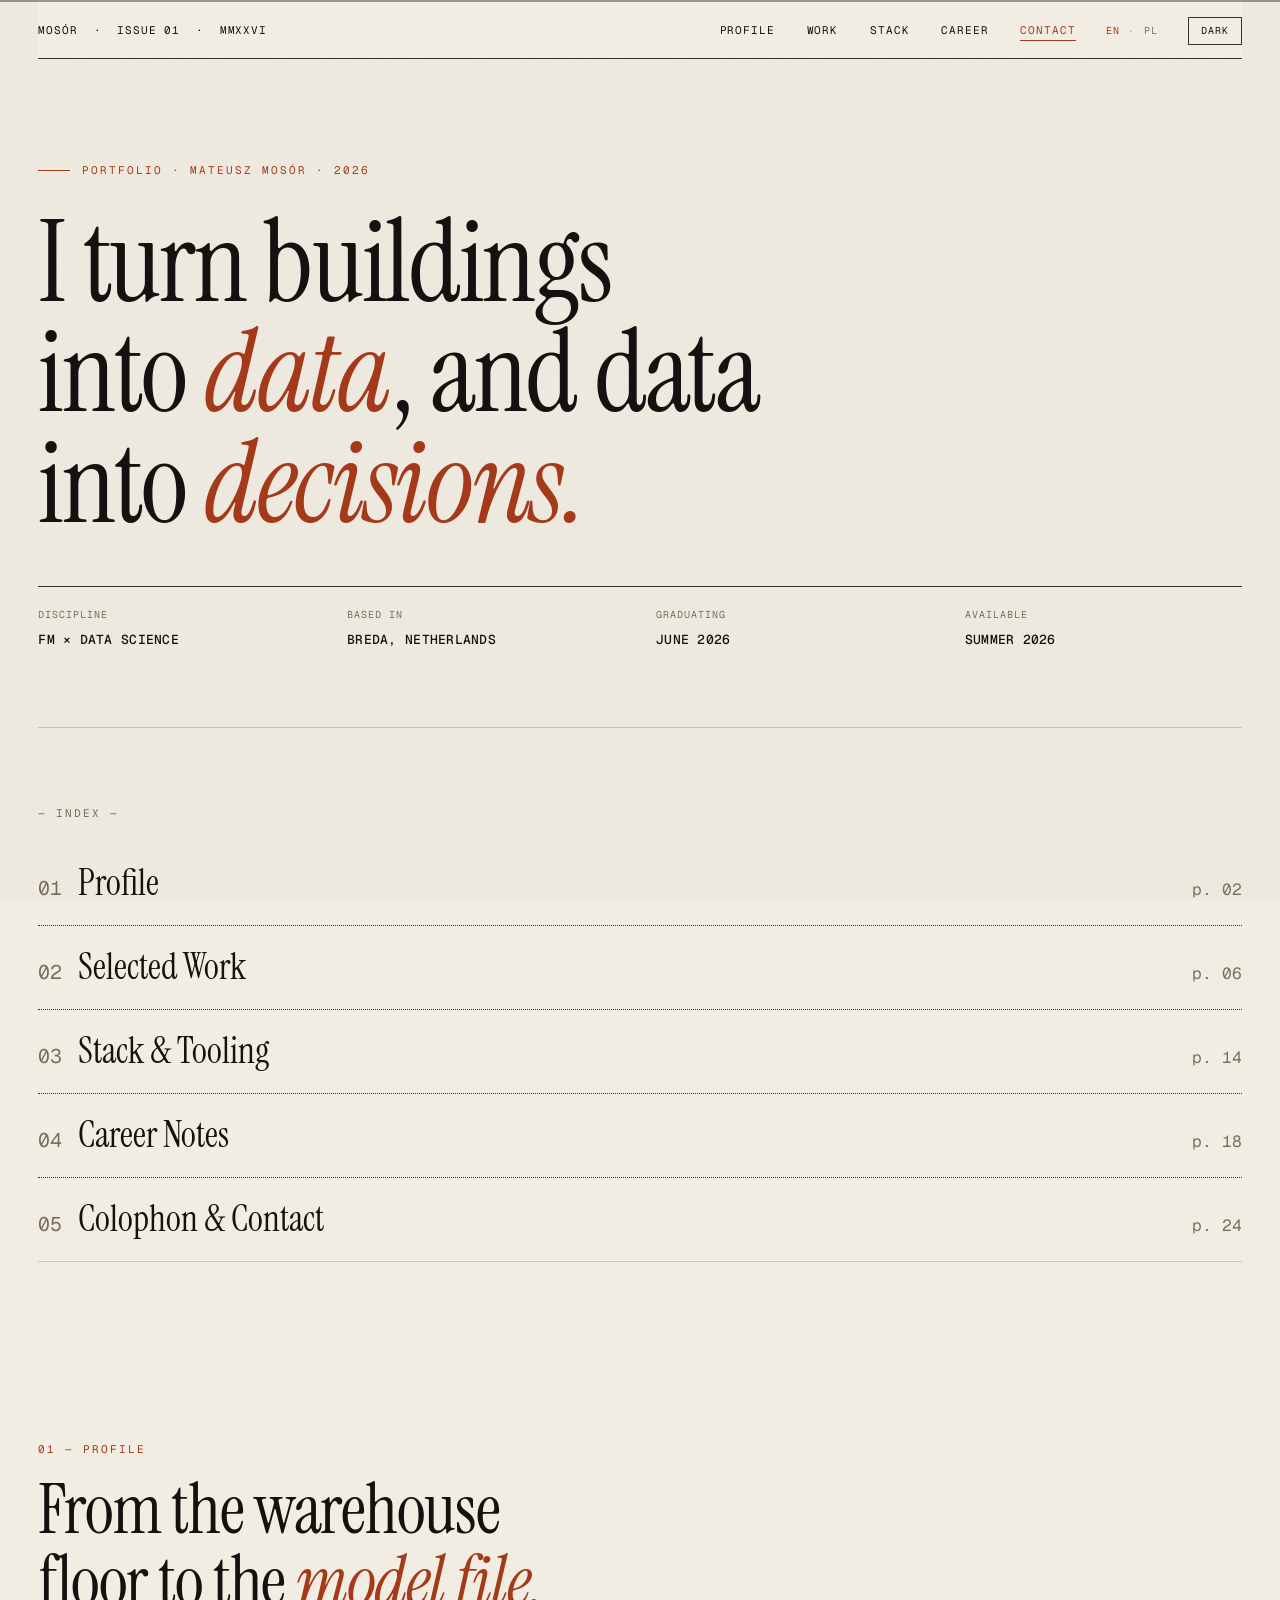
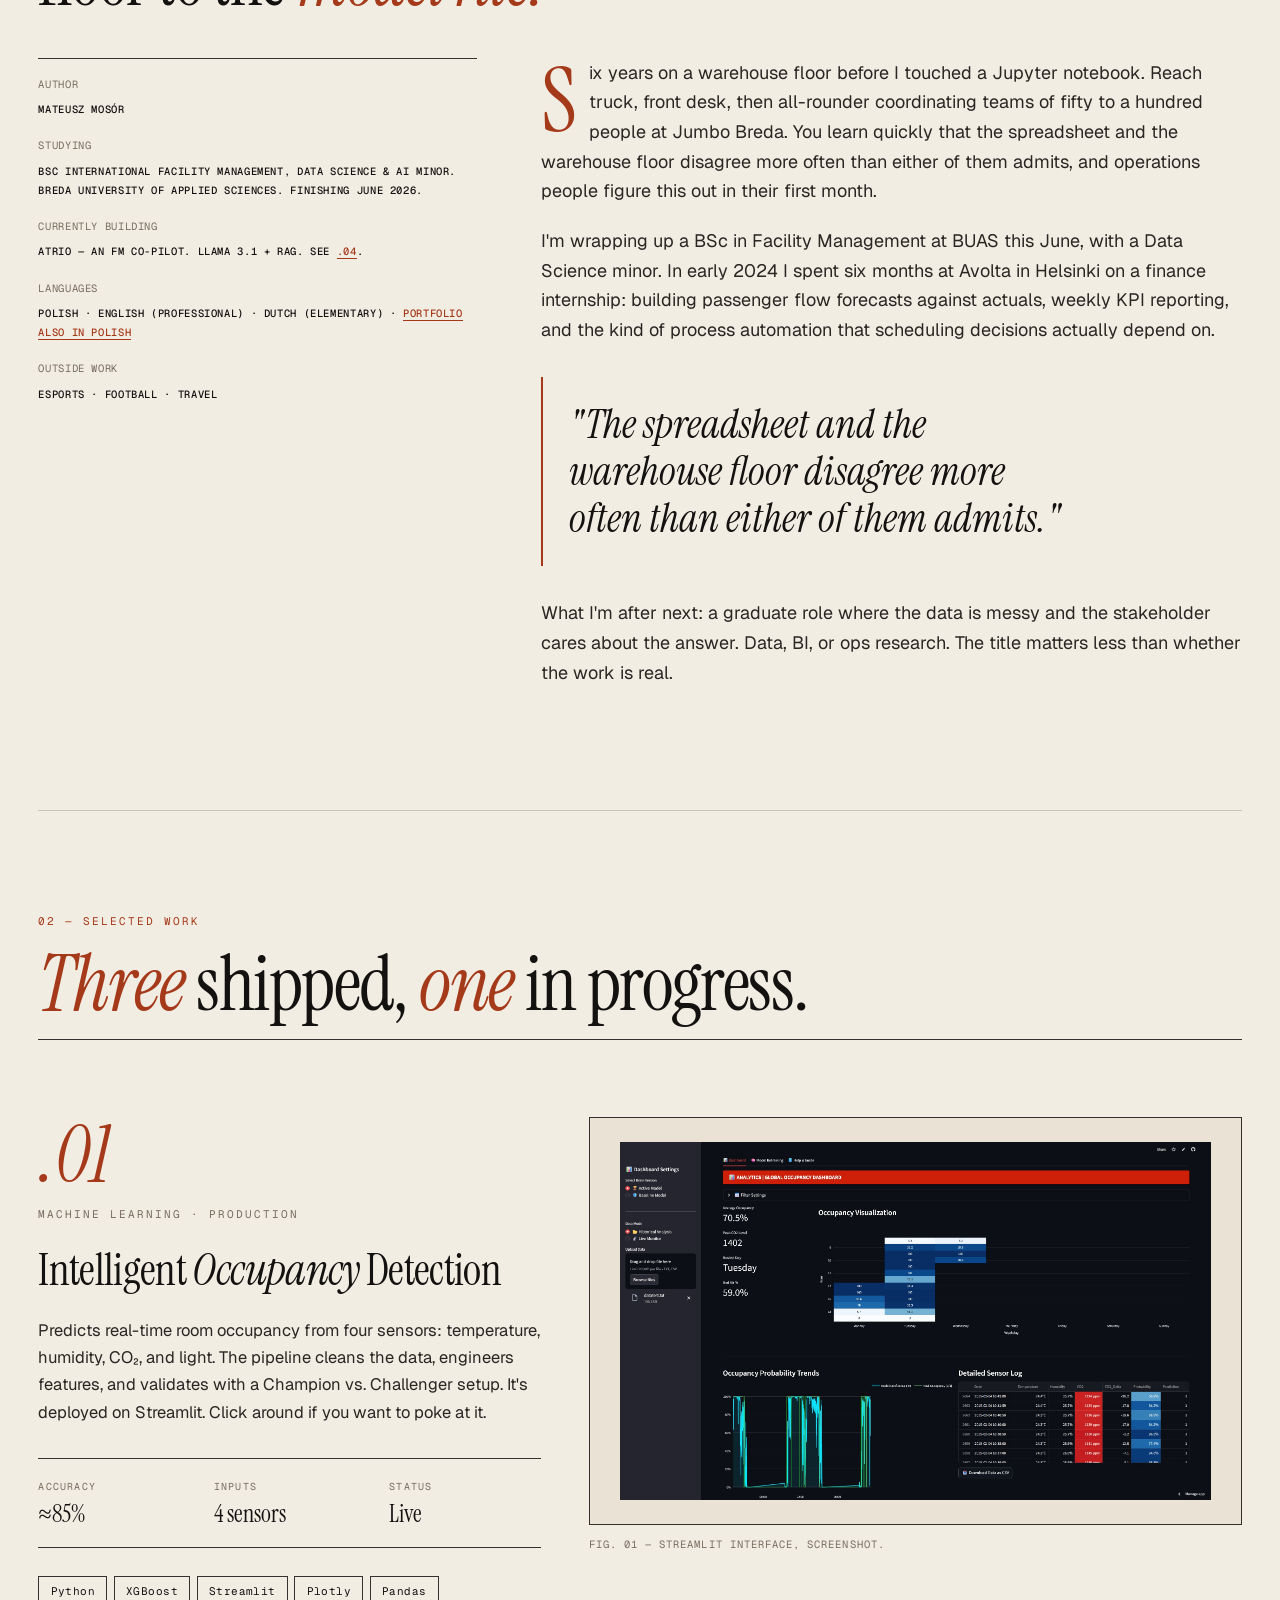
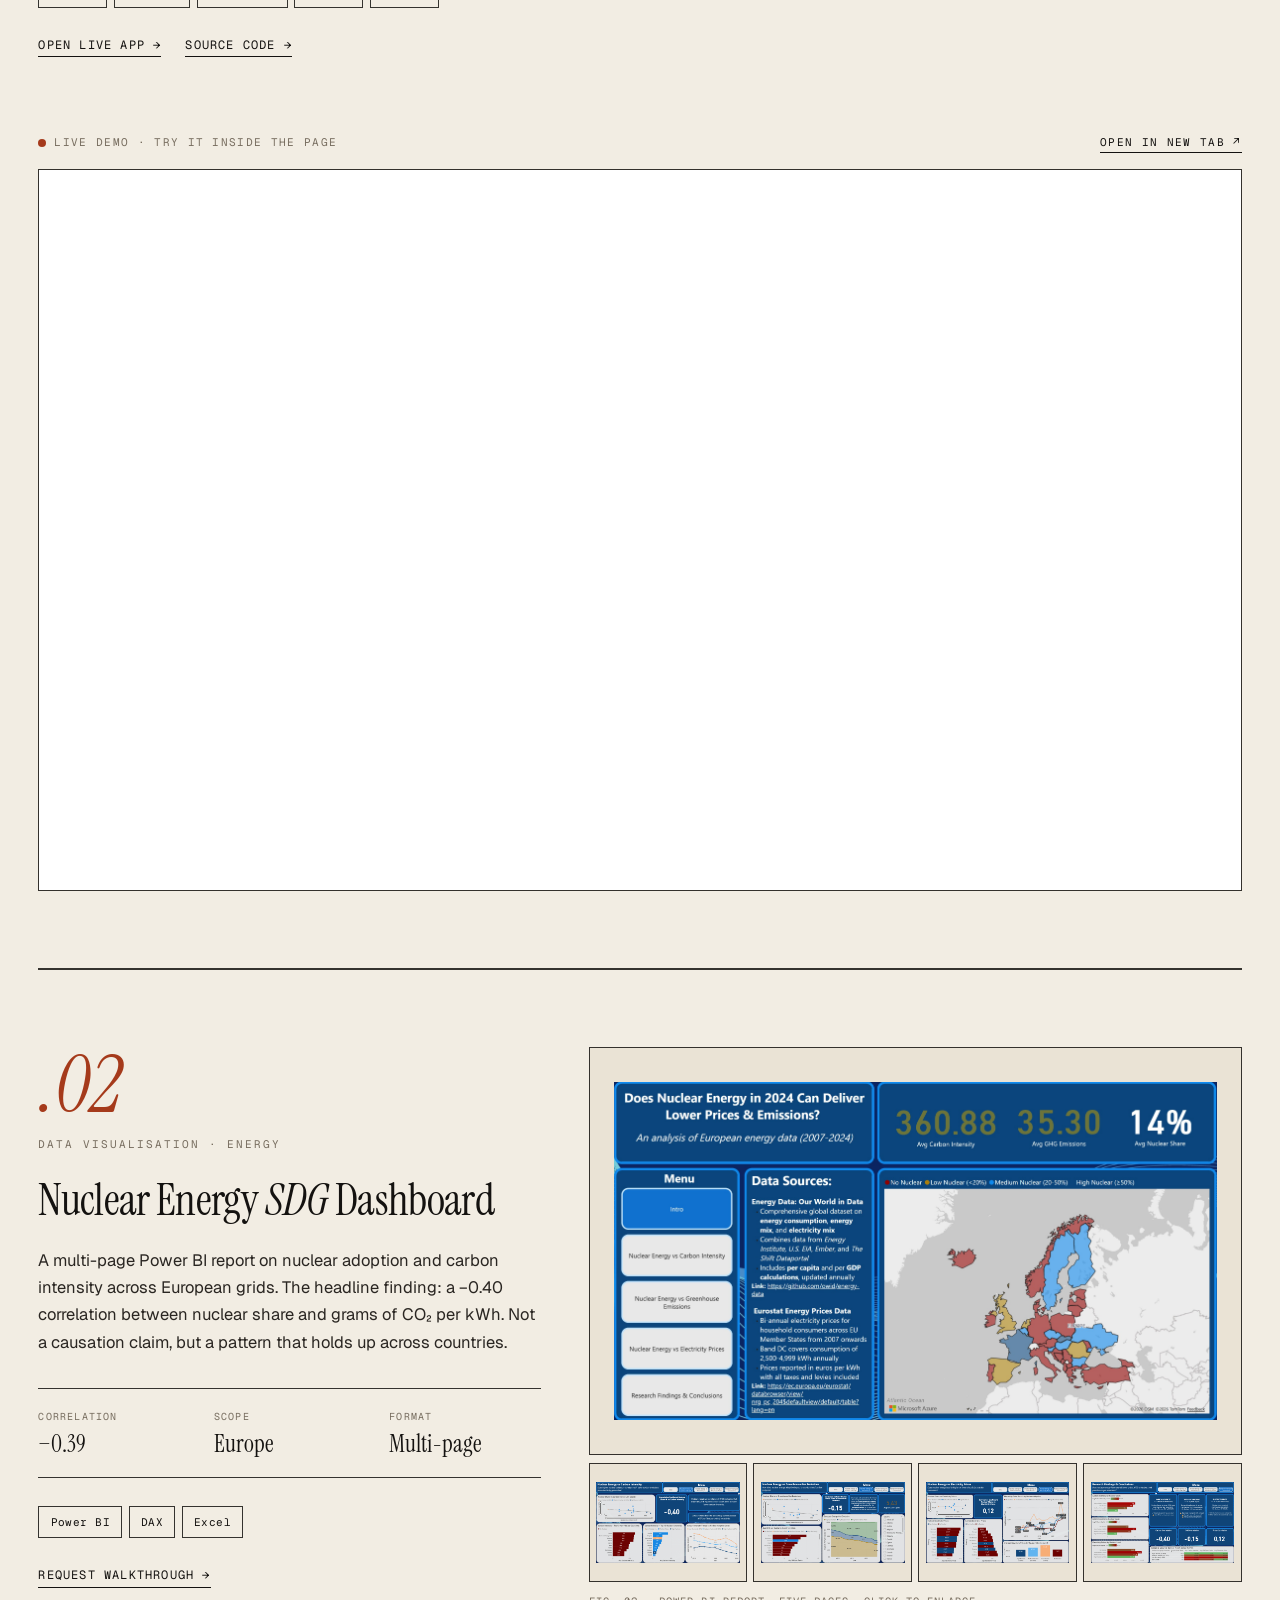
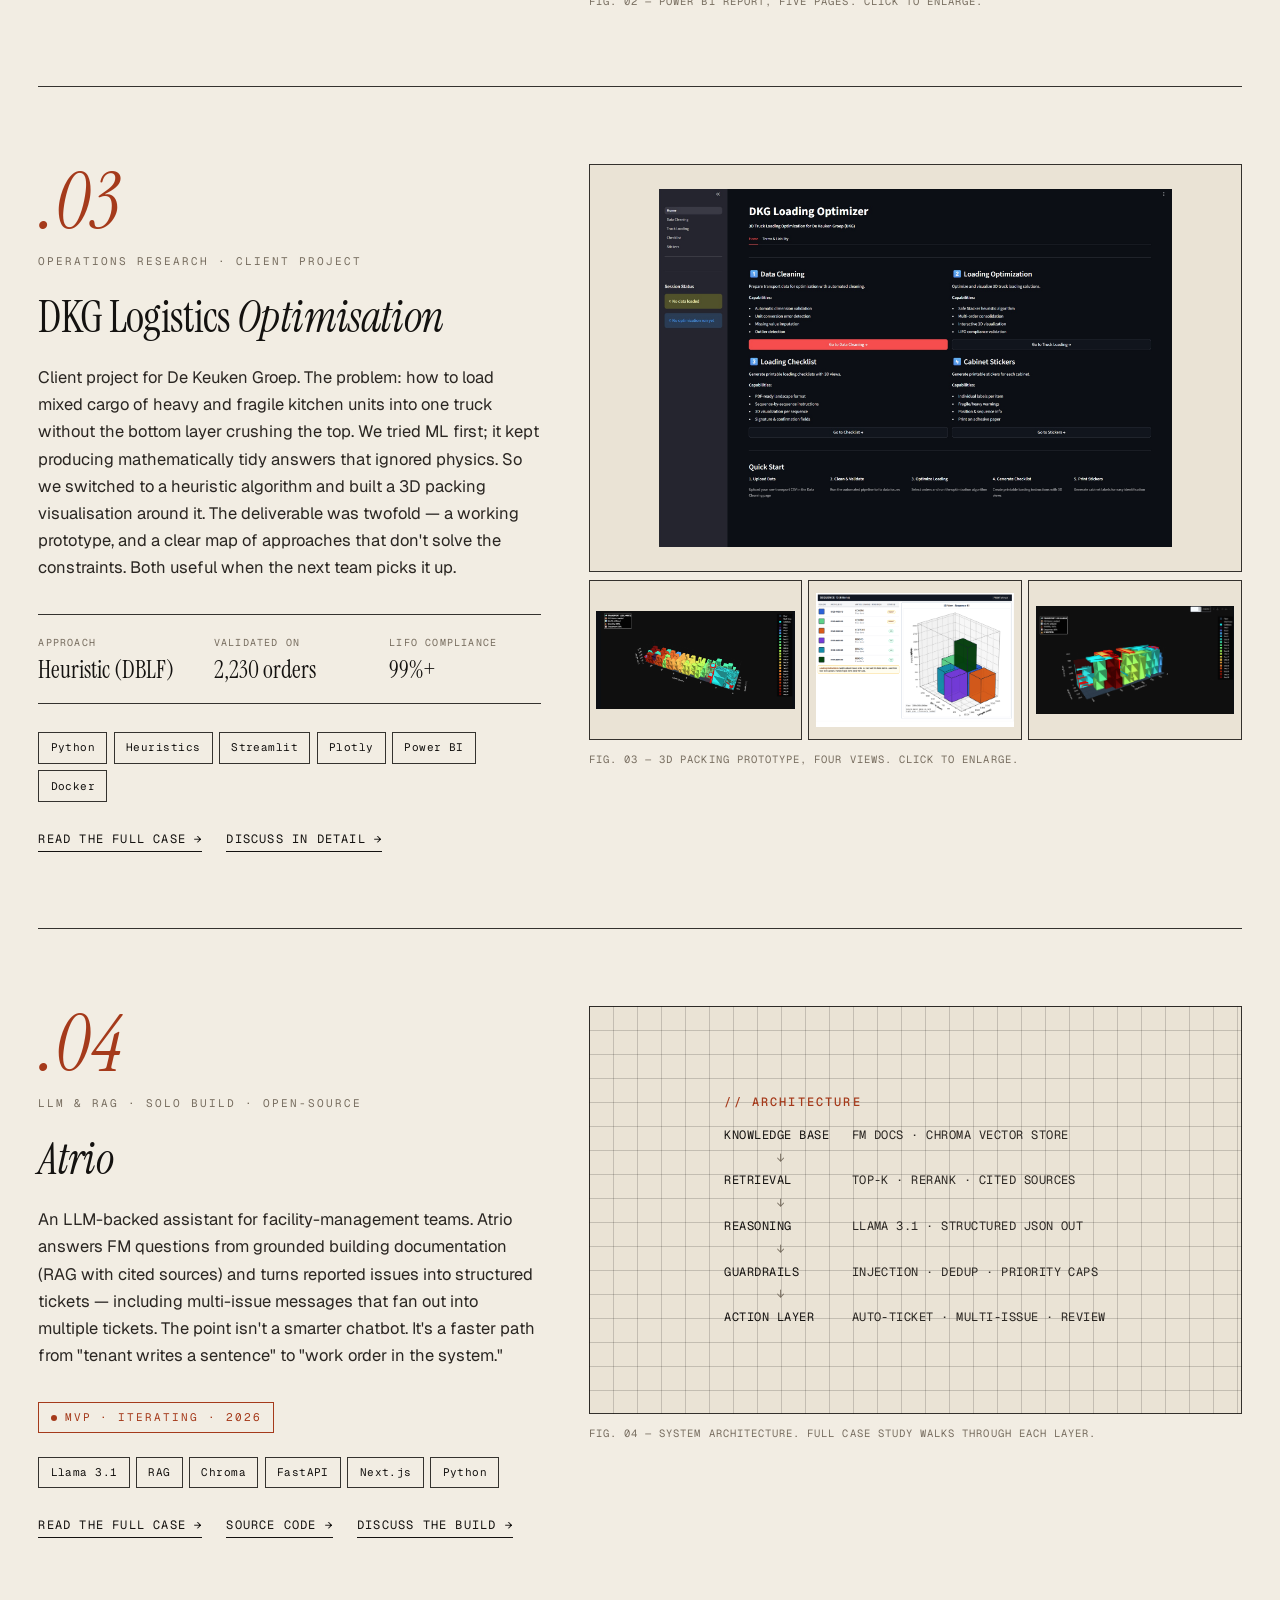
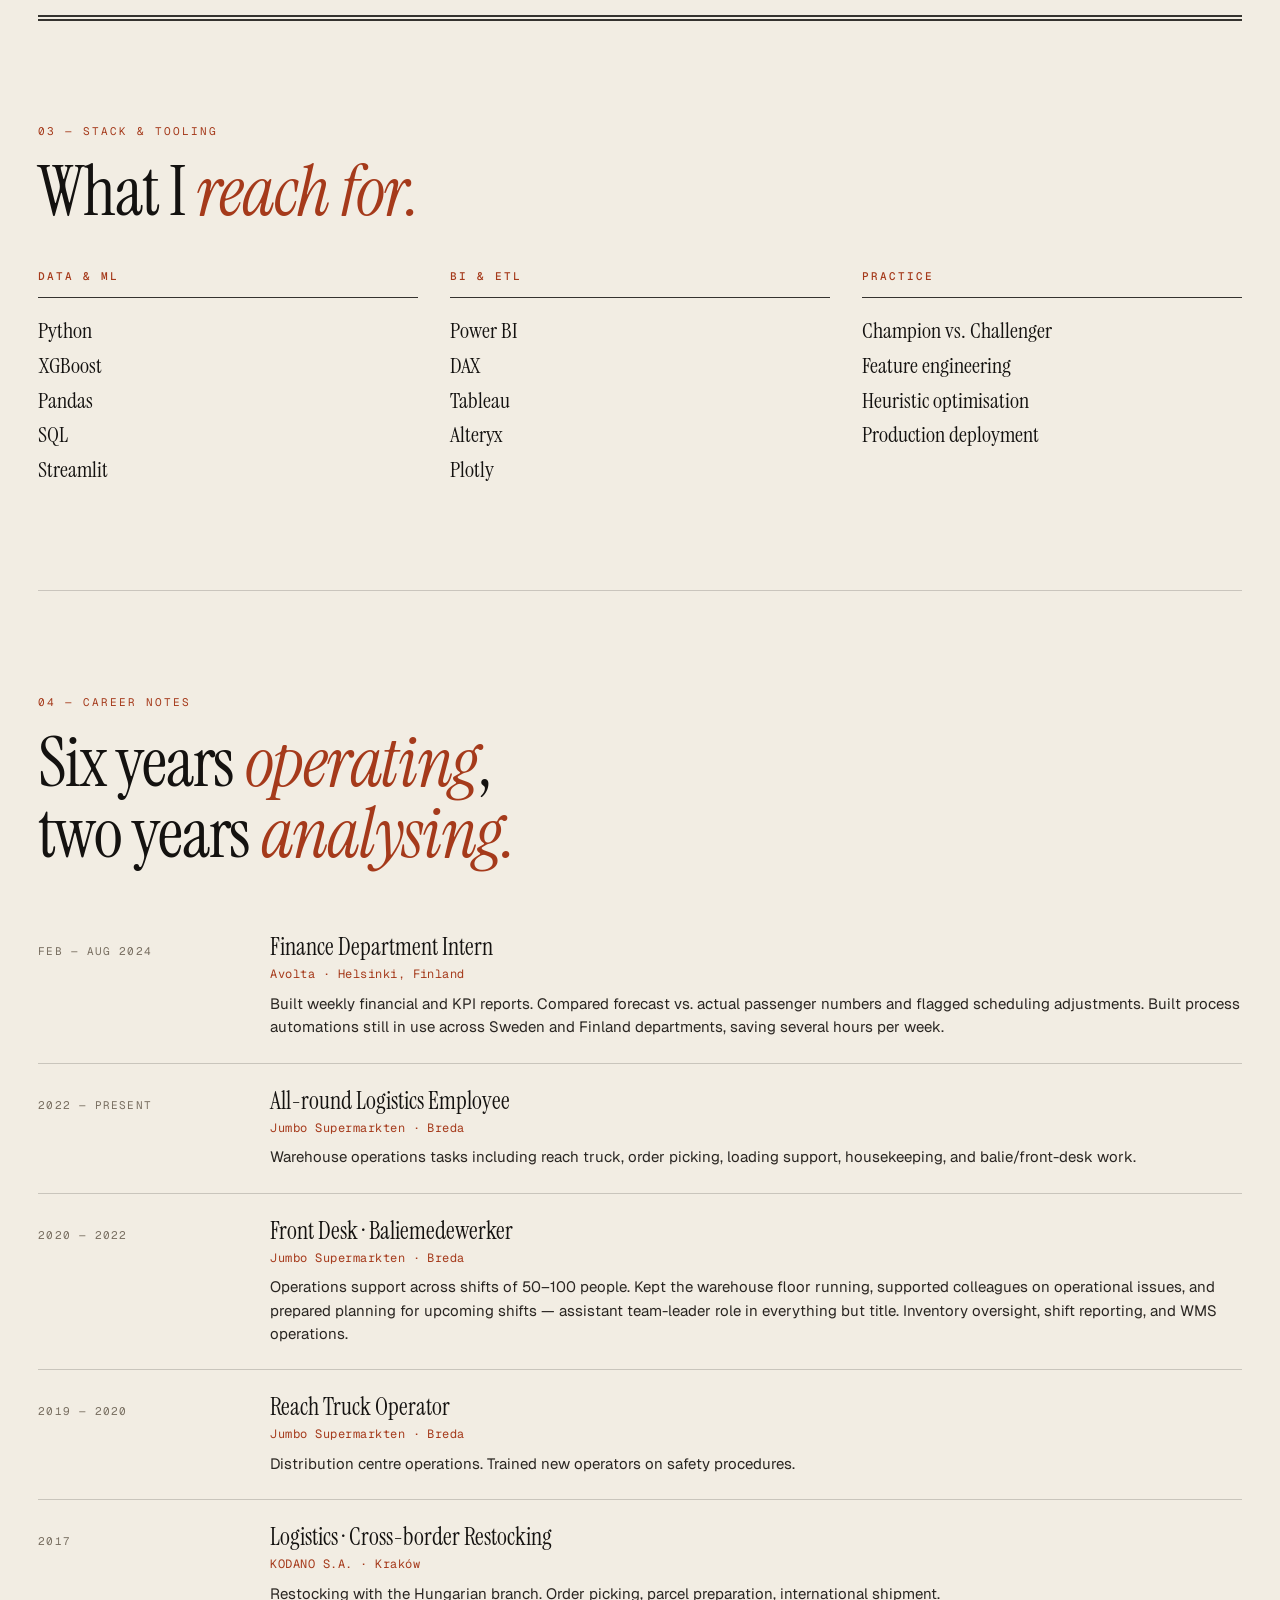
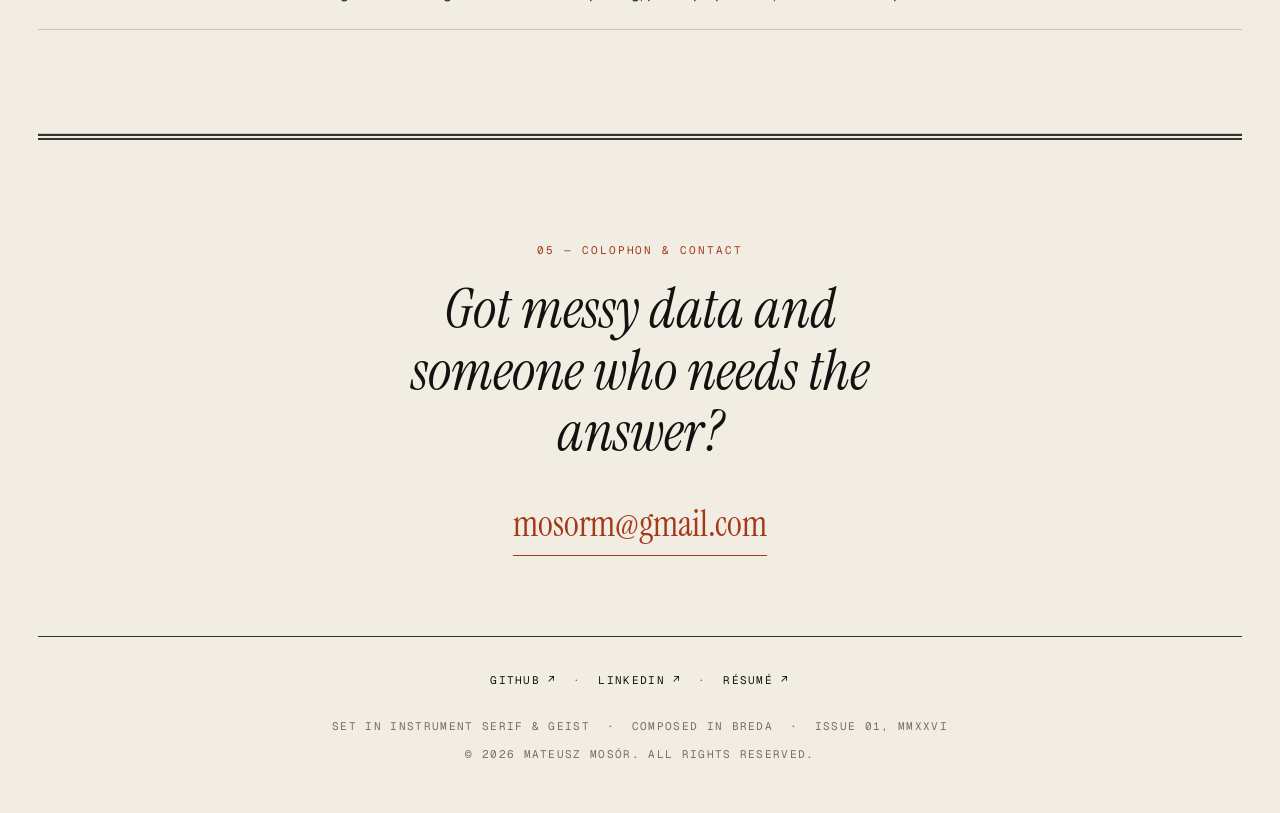
==== pl/index.html @ e8eaecdf "Add Polish locale and language switcher Introduce Polish site mirror under /pl/: adds pl/index.html " ====
<!DOCTYPE html>
<html lang="pl" data-lang-en="../index.html" data-lang-pl="./index.html">
<head>
<meta charset="UTF-8">
<meta name="viewport" content="width=device-width, initial-scale=1.0">

<title>Mateusz Mosór — Portfolio · Wydanie 01</title>
<meta name="description" content="Mateusz Mosór. Absolwent Facility Management z minorem Data Science. Wybrane projekty: machine learning, BI i badania operacyjne.">
<meta name="author" content="Mateusz Mosór">

<!-- Open Graph / social preview -->
<meta property="og:type" content="website">
<meta property="og:title" content="Mateusz Mosór — Portfolio · Wydanie 01">
<meta property="og:description" content="FM × Data Science. Wybrane projekty: machine learning, BI i badania operacyjne. Dostępny latem 2026.">
<meta property="og:image" content="../assets/og-image.png">

<meta name="twitter:card" content="summary_large_image">
<meta name="twitter:title" content="Mateusz Mosór — Portfolio · Wydanie 01">
<meta name="twitter:description" content="FM × Data Science. Wybrane projekty: machine learning, BI i badania operacyjne.">
<meta name="twitter:image" content="../assets/og-image.png">

<link rel="alternate" hreflang="en" href="../index.html">
<link rel="alternate" hreflang="pl" href="./index.html">
<link rel="alternate" hreflang="x-default" href="../index.html">

<link rel="icon" type="image/svg+xml" href="../assets/favicon.svg">

<!-- Fonts -->
<link rel="preconnect" href="https://fonts.googleapis.com">
<link rel="preconnect" href="https://fonts.gstatic.com" crossorigin>
<link href="https://fonts.googleapis.com/css2?family=Instrument+Serif:ital@0;1&family=Geist:wght@300;400;500;600&family=Geist+Mono:wght@400;500&display=swap" rel="stylesheet">

<link rel="stylesheet" href="../css/style.css">
</head>
<body>

<div class="progress-bar" aria-hidden="true"><div class="progress-bar-fill"></div></div>

<div class="lightbox" role="dialog" aria-hidden="true" aria-label="Podgląd obrazu">
  <button class="lightbox-btn lb-close" type="button" aria-label="Zamknij">×</button>
  <button class="lightbox-btn lb-prev" type="button" aria-label="Poprzedni obraz">‹</button>
  <button class="lightbox-btn lb-next" type="button" aria-label="Następny obraz">›</button>
  <img alt="">
  <div class="lb-counter"></div>
</div>

<div class="container">

  <header class="masthead">
    <div class="masthead-row">
      <span>Mosór &nbsp;·&nbsp; Wydanie 01 &nbsp;·&nbsp; MMXXVI</span>
      <div class="masthead-nav-wrap">
        <nav>
          <a href="#about">Profil</a>
          <a href="#work">Projekty</a>
          <a href="#stack">Stack</a>
          <a href="#career">Kariera</a>
          <a href="#contact">Kontakt</a>
        </nav>
        <div class="lang-switch" role="navigation" aria-label="Język">
          <a class="lang-switch-link" href="../index.html" hreflang="en" lang="en" data-lang-choice="en">EN</a>
          <span class="lang-switch-sep" aria-hidden="true">·</span>
          <a class="lang-switch-link is-active" href="./index.html" hreflang="pl" lang="pl" data-lang-choice="pl">PL</a>
        </div>
        <button class="theme-toggle" id="themeToggle" type="button" aria-label="Przełącz motyw">Ciemny</button>
      </div>
    </div>
  </header>

  <section class="hero">
    <div class="kicker">Portfolio · Mateusz Mosór · 2026</div>
    <h1 class="hero-headline">
      Zamieniam budynki<br>
      w <em>dane</em>, a dane<br>
      w <em>decyzje.</em>
    </h1>
    <div class="hero-meta">
      <div class="hero-meta-item">Specjalizacja<strong>FM × Data Science</strong></div>
      <div class="hero-meta-item">Lokalizacja<strong>Breda, Holandia</strong></div>
      <div class="hero-meta-item">Dyplom<strong>Czerwiec 2026</strong></div>
      <div class="hero-meta-item">Dostępność<strong>Lato 2026</strong></div>
    </div>
  </section>

  <section class="contents">
    <div class="label">— Spis treści —</div>
    <ol class="contents-list">
      <li><span class="contents-num">01</span><a href="#about">Profil</a><span class="contents-page">s. 02</span></li>
      <li><span class="contents-num">02</span><a href="#work">Wybrane projekty</a><span class="contents-page">s. 06</span></li>
      <li><span class="contents-num">03</span><a href="#stack">Stack i narzędzia</a><span class="contents-page">s. 14</span></li>
      <li><span class="contents-num">04</span><a href="#career">Notatki kariery</a><span class="contents-page">s. 18</span></li>
      <li><span class="contents-num">05</span><a href="#contact">Kolofon i kontakt</a><span class="contents-page">s. 24</span></li>
    </ol>
  </section>

  <section class="article" id="about">
    <div class="article-num">01 — Profil</div>
    <h2 class="article-headline">Od hali magazynowej do <em>pliku modelu.</em></h2>
    <div class="article-body">
      <aside class="article-aside">
        <div class="article-aside-row">Autor<strong>Mateusz Mosór</strong></div>
        <div class="article-aside-row">Studia<strong>BSc International Facility Management, minor Data Science &amp; AI. Breda University of Applied Sciences. Koniec czerwca 2026.</strong></div>
        <div class="article-aside-row">Obecnie buduję<strong>Atrio — FM co-pilot. Llama 3.1 + RAG. Zobacz <a href="#work" style="color:var(--accent);text-decoration:none;border-bottom:1px solid var(--accent);">.04</a>.</strong></div>
        <div class="article-aside-row">Języki<strong>Polski · Angielski (profesjonalnie) · Holenderski (podstawowy) · <a href="../index.html" hreflang="en" style="color:var(--accent);text-decoration:none;border-bottom:1px solid var(--accent);">Portfolio po angielsku</a></strong></div>
        <div class="article-aside-row">Poza pracą<strong>E-sport · Piłka nożna · Podróże</strong></div>
      </aside>
      <div class="prose">
        <p>Sześć lat na hali magazynowej, zanim otworzyłem Jupytera. Wózek widłowy, front desk, potem all-rounder koordynujący zespoły od pięćdziesięciu do stu osób w Jumbo Breda. Szybko widać, że arkusz i hala rzadziej się zgadzają, niż którykolwiek z nich przyznaje — a ludzie od operacji dowiadują się o tym w pierwszym miesiącu.</p>
        <p>W czerwcu kończę BSc Facility Management na BUAS z minorem Data Science. Na początku 2024 pół roku w Avolta w Helsinkach na stażu w finansach: prognozy ruchu pasażerów vs. realizacja, cotygodniowe raporty KPI i automatyzacje procesów, od których faktycznie zależą decyzje planistyczne.</p>
        <div class="pull-quote">„Arkusz i hala magazynowa rzadziej się zgadzają, niż którykolwiek z nich przyznaje.”</div>
        <p>Szukam teraz roli absolwenckiej, gdzie dane są brudne, a interesariuszowi zależy na odpowiedzi. Data, BI albo badania operacyjne. Tytuł mniej ważny niż to, czy praca jest prawdziwa.</p>
      </div>
    </div>
  </section>

  <section id="work">
    <div class="work-header">
      <div class="article-num">02 — Wybrane projekty</div>
      <h2><em>Trzy</em> wdrożone, <em>jeden</em> w toku.</h2>
    </div>

    <article class="case">
      <div class="case-meta">
        <div class="case-num"><em>.01</em></div>
        <div class="case-category">Machine Learning · Produkcja</div>
        <h3 class="case-headline">Inteligentna detekcja <em>obłożenia</em></h3>
        <p class="case-lede">Prognozuje obłożenie pomieszczenia w czasie rzeczywistym z czterech sensorów: temperatura, wilgotność, CO₂ i światło. Pipeline czyści dane, buduje cechy i waliduje w układzie Champion vs. Challenger. Wdrożone na Streamlit. Kliknij, jeśli chcesz pobawić się demo.</p>
        <div class="case-metrics">
          <div><div class="case-metric-label">Dokładność</div><div class="case-metric-value" data-count="85" data-prefix="≈" data-suffix="%">≈85%</div></div>
          <div><div class="case-metric-label">Wejścia</div><div class="case-metric-value">4 sensory</div></div>
          <div><div class="case-metric-label">Status</div><div class="case-metric-value">Live</div></div>
        </div>
        <div class="case-stack">
          <span>Python</span><span>XGBoost</span><span>Streamlit</span><span>Plotly</span><span>Pandas</span>
        </div>
        <div class="case-actions">
          <a href="https://office-occupancy-app.streamlit.app/" target="_blank" rel="noopener">Otwórz aplikację</a>
          <a href="https://github.com/Attenersi/occupancy-ml-streamlit" target="_blank" rel="noopener">Kod źródłowy</a>
        </div>
      </div>
      <figure>
        <div class="case-image"><img src="../assets/occupancy.jpg" alt="Interfejs aplikacji detekcji obłożenia" loading="lazy"></div>
        <figcaption class="case-caption">Rys. 01 — Interfejs Streamlit, zrzut ekranu.</figcaption>
      </figure>
    </article>

    <div class="case-embed">
      <div class="case-embed-label">
        <span><span class="live-dot"></span>Demo na żywo · Wypróbuj na stronie</span>
        <a href="https://office-occupancy-app.streamlit.app/" target="_blank" rel="noopener">Otwórz w nowej karcie ↗</a>
      </div>
      <div class="case-iframe-wrap">
        <iframe
          src="https://office-occupancy-app.streamlit.app/?embed=true"
          loading="lazy"
          title="Aplikacja ML detekcji obłożenia — demo na żywo"
          allow="fullscreen">
        </iframe>
      </div>
    </div>

    <article class="case">
      <div class="case-meta">
        <div class="case-num"><em>.02</em></div>
        <div class="case-category">Wizualizacja danych · Energia</div>
        <h3 class="case-headline">Dashboard <em>SDG</em> energii jądrowej</h3>
        <p class="case-lede">Wielostronicowy raport Power BI o adopcji energii jądrowej i intensywności węglowej europejskich sieci. Główny wynik: korelacja −0,40 między udziałem jądra a gramami CO₂ na kWh. To nie twierdzenie o przyczynowości, ale wzorzec, który trzyma się między krajami.</p>
        <div class="case-metrics">
          <div><div class="case-metric-label">Korelacja</div><div class="case-metric-value" data-count="-0.40" data-decimals="2">−0,40</div></div>
          <div><div class="case-metric-label">Zakres</div><div class="case-metric-value">Europa</div></div>
          <div><div class="case-metric-label">Format</div><div class="case-metric-value">Wielostronicowy</div></div>
        </div>
        <div class="case-stack">
          <span>Power BI</span><span>DAX</span><span>Excel</span>
        </div>
        <div class="case-actions">
          <a href="#contact">Poproś o prezentację</a>
        </div>
      </div>
      <figure data-gallery>
        <div class="case-image"><img src="../assets/sdg.jpg" alt="Dashboard Power BI SDG energii jądrowej — przegląd" loading="lazy"></div>
        <div class="case-thumbs">
          <button class="case-thumb" type="button" aria-label="Otwórz obraz"><img src="../assets/sdg_2.png" alt="Dashboard SDG — strona 2" loading="lazy"></button>
          <button class="case-thumb" type="button" aria-label="Otwórz obraz"><img src="../assets/sdg_3.png" alt="Dashboard SDG — strona 3" loading="lazy"></button>
          <button class="case-thumb" type="button" aria-label="Otwórz obraz"><img src="../assets/sdg_4.png" alt="Dashboard SDG — strona 4" loading="lazy"></button>
          <button class="case-thumb" type="button" aria-label="Otwórz obraz"><img src="../assets/sdg_5.png" alt="Dashboard SDG — strona 5" loading="lazy"></button>
        </div>
        <figcaption class="case-caption">Rys. 02 — Raport Power BI, pięć stron. Kliknij, aby powiększyć.</figcaption>
      </figure>
    </article>

    <article class="case">
      <div class="case-meta">
        <div class="case-num"><em>.03</em></div>
        <div class="case-category">Badania operacyjne · Projekt klienta</div>
        <h3 class="case-headline">Optymalizacja logistyki <em>DKG</em></h3>
        <p class="case-lede">Projekt dla De Keuken Groep. Problem: jak załadować mieszany ładunek ciężkich i delikatnych kuchni do jednej ciężarówki, żeby dolna warstwa nie zgniotła górnej. Najpierw ML — dawał eleganckie odpowiedzi ignorujące fizykę. Przeszliśmy na heurystykę i wizualizację pakowania 3D. Deliverable był podwójny: działający prototyp i mapa podejść, które nie spełniają ograniczeń. Oba przydatne dla kolejnego zespołu.</p>
        <div class="case-metrics">
          <div><div class="case-metric-label">Podejście</div><div class="case-metric-value">Heurystyka (DBLF)</div></div>
          <div><div class="case-metric-label">Walidacja</div><div class="case-metric-value">2 230 zamówień</div></div>
          <div><div class="case-metric-label">Zgodność LIFO</div><div class="case-metric-value">99%+</div></div>
        </div>
        <div class="case-stack">
          <span>Python</span><span>Heuristics</span><span>Streamlit</span><span>Plotly</span><span>Power BI</span><span>Docker</span>
        </div>
        <div class="case-actions">
          <a href="./case/dkg-logistics.html">Pełne case study</a>
          <a href="#contact">Omów szczegóły</a>
        </div>
      </div>
      <figure data-gallery>
        <div class="case-image"><img src="../assets/optimization.jpg" alt="DKG — główna wizualizacja pakowania 3D" loading="lazy"></div>
        <div class="case-thumbs">
          <button class="case-thumb" type="button" aria-label="Otwórz obraz"><img src="../assets/optimization_2.png" alt="DKG pakowanie — widok 2" loading="lazy"></button>
          <button class="case-thumb" type="button" aria-label="Otwórz obraz"><img src="../assets/optimization_3.png" alt="DKG pakowanie — widok 3" loading="lazy"></button>
          <button class="case-thumb" type="button" aria-label="Otwórz obraz"><img src="../assets/optimization_4.png" alt="DKG pakowanie — widok 4" loading="lazy"></button>
        </div>
        <figcaption class="case-caption">Rys. 03 — Prototyp pakowania 3D, cztery widoki. Kliknij, aby powiększyć.</figcaption>
      </figure>
    </article>

    <article class="case">
      <div class="case-meta">
        <div class="case-num"><em>.04</em></div>
        <div class="case-category">LLM &amp; RAG · Solo · Open-source</div>
        <h3 class="case-headline"><em>Atrio</em></h3>
        <p class="case-lede">Asystent oparty na LLM dla zespołów facility management. Atrio odpowiada na pytania FM z udokumentowania budynku (RAG ze źródłami) i zamienia zgłoszenia w strukturalne tickety — także wieloproblemowe wiadomości rozdzielane na wiele ticketów. Chodzi nie o mądrzejszego chatbota, lecz o krótszą drogę od „najemca pisze zdanie” do „zlecenie w systemie”.</p>
        <div class="case-status">MVP · Iteracja · 2026</div>
        <div class="case-stack">
          <span>Llama 3.1</span><span>RAG</span><span>Chroma</span><span>FastAPI</span><span>Next.js</span><span>Python</span>
        </div>
        <div class="case-actions">
          <a href="./case/atrio.html">Pełne case study</a>
          <a href="https://github.com/Attenersi/atrio-fm-chatbot" target="_blank" rel="noopener">Kod źródłowy</a>
          <a href="#contact">Omów projekt</a>
        </div>
      </div>
      <figure>
        <div class="case-image case-blueprint"><pre><span class="bp-head">// architektura</span><span class="bp-step">baza wiedzy      </span>dok. FM · chroma vector store
       <span class="bp-arrow">↓</span>
<span class="bp-step">retrieval        </span>top-k · rerank · cytowane źródła
       <span class="bp-arrow">↓</span>
<span class="bp-step">reasoning        </span>llama 3.1 · json strukturalny
       <span class="bp-arrow">↓</span>
<span class="bp-step">guardrails       </span>injection · dedup · limity priorytetu
       <span class="bp-arrow">↓</span>
<span class="bp-step">warstwa akcji    </span>auto-ticket · multi-issue · review</pre></div>
        <figcaption class="case-caption">Rys. 04 — Architektura systemu. Pełne case study omawia każdą warstwę.</figcaption>
      </figure>
    </article>
  </section>

  <section class="stack" id="stack">
    <div class="article-num">03 — Stack i narzędzia</div>
    <h2 class="article-headline">Po co <em>sięgam.</em></h2>
    <div class="stack-grid">
      <div class="stack-col">
        <h4>Data &amp; ML</h4>
        <ul><li>Python</li><li>XGBoost</li><li>Pandas</li><li>SQL</li><li>Streamlit</li></ul>
      </div>
      <div class="stack-col">
        <h4>BI &amp; ETL</h4>
        <ul><li>Power BI</li><li>DAX</li><li>Tableau</li><li>Alteryx</li><li>Plotly</li></ul>
      </div>
      <div class="stack-col">
        <h4>Praktyka</h4>
        <ul><li>Champion vs. Challenger</li><li>Feature engineering</li><li>Optymalizacja heurystyczna</li><li>Wdrożenie produkcyjne</li></ul>
      </div>
    </div>
  </section>

  <section class="career" id="career">
    <div class="article-num">04 — Notatki kariery</div>
    <h2 class="article-headline">Sześć lat <em>operacji</em>, dwa lata <em>analizy.</em></h2>
    <div class="career-list">
      <div class="career-row">
        <div class="career-when">Lut — Sie 2024</div>
        <div class="career-what">
          <h5>Staż w dziale finansów</h5>
          <div class="career-where">Avolta · Helsinki, Finlandia</div>
          <p class="career-detail">Cotygodniowe raporty finansowe i KPI. Porównanie prognoz vs. realizacja ruchu pasażerów i sygnały do korekt harmonogramów. Automatyzacje procesów nadal używane w Szwecji i Finlandii — oszczędność kilku godzin tygodniowo.</p>
        </div>
      </div>
      <div class="career-row">
        <div class="career-when">2022 — obecnie</div>
        <div class="career-what">
          <h5>Pracownik logistyki — all-round</h5>
          <div class="career-where">Jumbo Supermarkten · Breda</div>
          <p class="career-detail">Operacje magazynowe: wózek widłowy, kompletacja, wsparcie załadunku, porządki, praca na balii i recepcji.</p>
        </div>
      </div>
      <div class="career-row">
        <div class="career-when">2020 — 2022</div>
        <div class="career-what">
          <h5>Front desk · Baliemedewerker</h5>
          <div class="career-where">Jumbo Supermarkten · Breda</div>
          <p class="career-detail">Wsparcie operacji na zmianach 50–100 osób. Utrzymanie hali, wsparcie przy problemach operacyjnych, planowanie kolejnych zmian — rola asystenta team leadera bez tytułu. Nadzór nad zapasami, raporty zmianowe, WMS.</p>
        </div>
      </div>
      <div class="career-row">
        <div class="career-when">2019 — 2020</div>
        <div class="career-what">
          <h5>Operator wózka widłowego</h5>
          <div class="career-where">Jumbo Supermarkten · Breda</div>
          <p class="career-detail">Centrum dystrybucyjne. Szkolenie nowych operatorów z procedur BHP.</p>
        </div>
      </div>
      <div class="career-row">
        <div class="career-when">2017</div>
        <div class="career-what">
          <h5>Logistyka · uzupełnianie zapasów transgraniczne</h5>
          <div class="career-where">KODANO S.A. · Kraków</div>
          <p class="career-detail">Uzupełnianie zapasów z oddziałem węgierskim. Kompletacja, przygotowanie paczek, wysyłki międzynarodowe.</p>
        </div>
      </div>
    </div>
  </section>

  <section class="colophon" id="contact">
    <div class="article-num" style="display:block;">05 — Kolofon i kontakt</div>
    <p class="colophon-headline">Masz brudne dane i kogoś, komu zależy na odpowiedzi?</p>
    <a class="colophon-mail" href="mailto:mosorm@gmail.com">mosorm@gmail.com</a>
    <div class="colophon-meta">
      <div class="colophon-meta-row">
        <a href="https://github.com/Attenersi" target="_blank" rel="noopener">GitHub ↗</a>
        &nbsp;·&nbsp;
        <a href="https://www.linkedin.com/in/mateusz-mos%C3%B3r" target="_blank" rel="noopener">LinkedIn ↗</a>
        &nbsp;·&nbsp;
        <a href="../assets/resume.pdf" target="_blank" rel="noopener">CV ↗</a>
      </div>
      <div class="colophon-meta-row" style="margin-top: 1.5rem;">Instrument Serif &amp; Geist &nbsp;·&nbsp; Skład w Bredzie &nbsp;·&nbsp; Wydanie 01, MMXXVI</div>
      <div class="colophon-meta-row">© 2026 Mateusz Mosór. Wszelkie prawa zastrzeżone.</div>
    </div>
  </section>

</div>

<script src="../js/main.js"></script>
</body>
</html>
---- css/style.css ----
/* ============================================================
   Portfolio — shared stylesheet
   Mosór · Issue 01 · MMXXVI
   ============================================================
   Sections:
     1. Tokens (CSS variables, root)
     2. Base reset & body
     3. Layout primitives (container, grain)
     4. Masthead & navigation
     5. Theme toggle
     6. Hero
     7. Contents (table of contents)
     8. Article (Profile, Stack, Career headings)
     9. Pull quote
    10. Work — case studies
    11. Case-embed (iframe demo)
    12. Stack & tooling
    13. Career
    14. Colophon & contact
    15. Reveal animations
    16. Progress bar
    17. Image effects & tilt
    18. Stagger reveals
    19. Reduced motion
    20. Lightbox / gallery
    21. Case study page (article-style)
   ============================================================ */


/* ---------- 1. Tokens ------------------------------------- */

:root {
  --bg: #F2EDE3;
  --bg-alt: #EAE3D5;
  --ink: #141210;
  --ink-soft: #2A2622;
  --muted: #786E60;
  --accent: #A53A1B;
  --rule: rgba(20, 18, 16, 0.18);
  --rule-strong: rgba(20, 18, 16, 0.85);
  --grain-opacity: 0.55;

  --font-display: 'Instrument Serif', Georgia, serif;
  --font-body: 'Geist', system-ui, sans-serif;
  --font-mono: 'Geist Mono', ui-monospace, monospace;

  --max-w: 1320px;
  --gutter: clamp(1.25rem, 3vw, 3rem);
}

body.dark {
  --bg: #14110E;
  --bg-alt: #1F1A14;
  --ink: #E8DDC8;
  --ink-soft: #C9BDA8;
  --muted: #8A7E6B;
  --accent: #D4684A;
  --rule: rgba(232, 221, 200, 0.18);
  --rule-strong: rgba(232, 221, 200, 0.85);
  --grain-opacity: 0;
}


/* ---------- 2. Base reset --------------------------------- */

* { box-sizing: border-box; margin: 0; padding: 0; }
html { scroll-behavior: smooth; }

body {
  background: var(--bg);
  color: var(--ink);
  font-family: var(--font-body);
  font-size: 17px;
  line-height: 1.55;
  -webkit-font-smoothing: antialiased;
  -moz-osx-font-smoothing: grayscale;
  overflow-x: hidden;
  transition: background-color .35s ease, color .35s ease;
}

body::before {
  content: '';
  position: fixed;
  inset: 0;
  background-image: url("data:image/svg+xml,%3Csvg xmlns='http://www.w3.org/2000/svg' width='200' height='200'%3E%3Cfilter id='n'%3E%3CfeTurbulence type='fractalNoise' baseFrequency='0.85' numOctaves='2' stitchTiles='stitch'/%3E%3CfeColorMatrix values='0 0 0 0 0 0 0 0 0 0 0 0 0 0 0 0 0 0 0.05 0'/%3E%3C/filter%3E%3Crect width='100%25' height='100%25' filter='url(%23n)'/%3E%3C/svg%3E");
  pointer-events: none;
  z-index: 1;
  opacity: var(--grain-opacity);
  mix-blend-mode: multiply;
  transition: opacity .35s ease;
}

::selection { background: var(--accent); color: var(--bg); }


/* ---------- 3. Layout primitives -------------------------- */

.container {
  max-width: var(--max-w);
  margin: 0 auto;
  padding: 0 var(--gutter);
  position: relative;
  z-index: 2;
}


/* ---------- 4. Masthead & nav ----------------------------- */

.masthead {
  position: sticky;
  top: 0;
  background: var(--bg);
  z-index: 50;
  border-bottom: 1px solid var(--rule-strong);
  padding: 1.05rem 0 0.85rem;
  font-family: var(--font-mono);
  font-size: 11px;
  letter-spacing: 0.08em;
  text-transform: uppercase;
  transition: padding 0.35s ease;
}
.masthead.compact { padding: 0.55rem 0 0.45rem; }
.masthead-row { display: flex; justify-content: space-between; align-items: center; flex-wrap: wrap; gap: 1rem; }
.masthead-nav-wrap { display: flex; align-items: center; gap: 1.75rem; }
.masthead nav a {
  position: relative;
  color: var(--ink);
  text-decoration: none;
  margin-left: 1.5rem;
  padding-bottom: 4px;
  transition: color .25s ease;
}
.masthead nav a::after {
  content: '';
  position: absolute;
  left: 0;
  bottom: 0;
  width: 100%;
  height: 1px;
  background: var(--accent);
  transform: scaleX(0);
  transform-origin: right center;
  transition: transform 0.45s cubic-bezier(0.4, 0, 0.2, 1);
}
.masthead nav a:first-child { margin-left: 0; }
.masthead nav a:hover,
.masthead nav a.active { color: var(--accent); }
.masthead nav a:hover::after,
.masthead nav a.active::after {
  transform: scaleX(1);
  transform-origin: left center;
}

@media (max-width: 720px) {
  .masthead-nav-wrap { width: 100%; flex-wrap: wrap; gap: 0.75rem; }
  .masthead nav a { margin-left: 0; margin-right: 1rem; }
}


/* ---------- 5. Theme toggle ------------------------------- */

.theme-toggle {
  background: transparent;
  border: 1px solid var(--rule-strong);
  color: var(--ink);
  font-family: var(--font-mono);
  font-size: 10px;
  letter-spacing: 0.12em;
  padding: 0.4rem 0.7rem;
  cursor: pointer;
  text-transform: uppercase;
  transition: background-color .2s, color .2s;
}
.theme-toggle:hover { background: var(--ink); color: var(--bg); }


/* ---------- 5b. Language switch --------------------------- */

.lang-switch {
  display: flex;
  align-items: center;
  gap: 0.35rem;
  font-family: var(--font-mono);
  font-size: 10px;
  letter-spacing: 0.12em;
  text-transform: uppercase;
}
.lang-switch-link {
  color: var(--muted);
  text-decoration: none;
  padding: 0.2rem 0.15rem;
  transition: color .2s;
}
.lang-switch-link:hover { color: var(--ink); }
.lang-switch-link.is-active { color: var(--accent); }
.lang-switch-sep { color: var(--muted); opacity: 0.5; user-select: none; }


/* ---------- 6. Hero --------------------------------------- */

.hero {
  padding: clamp(3rem, 8vw, 7rem) 0 clamp(2.5rem, 6vw, 5rem);
  border-bottom: 1px solid var(--rule);
  position: relative;
}
.kicker {
  font-family: var(--font-mono);
  font-size: 11px;
  letter-spacing: 0.18em;
  text-transform: uppercase;
  color: var(--accent);
  display: flex;
  align-items: center;
  gap: 0.75rem;
  margin-bottom: 1.75rem;
}
.kicker::before { content: ''; width: 32px; height: 1px; background: var(--accent); }

.hero-headline {
  font-family: var(--font-display);
  font-weight: 400;
  font-size: clamp(2.75rem, 9vw, 8.5rem);
  line-height: 0.96;
  letter-spacing: -0.02em;
  color: var(--ink);
  margin-bottom: 3rem;
}
.hero-headline em { font-style: italic; color: var(--accent); }

.hero-meta {
  display: grid;
  grid-template-columns: repeat(4, 1fr);
  gap: 1.5rem 2rem;
  border-top: 1px solid var(--rule-strong);
  padding-top: 1.25rem;
}
.hero-meta-item {
  font-family: var(--font-mono);
  font-size: 10px;
  letter-spacing: 0.1em;
  text-transform: uppercase;
  color: var(--muted);
}
.hero-meta-item strong {
  display: block;
  color: var(--ink);
  font-weight: 500;
  margin-top: 0.45rem;
  font-size: 13px;
  letter-spacing: 0.02em;
}
@media (max-width: 760px) { .hero-meta { grid-template-columns: repeat(2, 1fr); } }
@media (max-width: 420px) { .hero-meta { grid-template-columns: 1fr; } }


/* ---------- 7. Contents (table of contents) --------------- */

.contents { padding: clamp(3rem, 6vw, 5rem) 0; }
.label {
  font-family: var(--font-mono);
  font-size: 11px;
  letter-spacing: 0.18em;
  text-transform: uppercase;
  color: var(--muted);
  margin-bottom: 1.25rem;
}
.contents-list { list-style: none; border-bottom: 1px solid var(--rule); }
.contents-list li {
  display: grid;
  grid-template-columns: auto 1fr auto;
  align-items: baseline;
  gap: 1rem;
  padding: 0.85rem 0;
  border-bottom: 1px dotted var(--rule-strong);
  font-family: var(--font-display);
  font-size: clamp(1.4rem, 3vw, 2.25rem);
}
.contents-list li:last-child { border-bottom: none; }
.contents-list a {
  color: var(--ink);
  text-decoration: none;
  transition: color .2s, font-style .2s;
}
.contents-list a:hover { color: var(--accent); font-style: italic; }
.contents-num { font-family: var(--font-mono); font-size: 0.55em; color: var(--muted); }
.contents-page { font-family: var(--font-mono); font-size: 0.45em; color: var(--muted); }


/* ---------- 8. Article ------------------------------------ */

.article {
  padding: clamp(4rem, 8vw, 7rem) 0;
  border-bottom: 1px solid var(--rule);
}
.article-num {
  font-family: var(--font-mono);
  font-size: 11px;
  letter-spacing: 0.18em;
  color: var(--accent);
  text-transform: uppercase;
  margin-bottom: 1rem;
}
.article-headline {
  font-family: var(--font-display);
  font-weight: 400;
  font-size: clamp(2.25rem, 5.5vw, 4.5rem);
  line-height: 1.02;
  letter-spacing: -0.018em;
  margin-bottom: 2.5rem;
  max-width: 16ch;
}
.article-headline em { font-style: italic; color: var(--accent); }

.article-body {
  display: grid;
  grid-template-columns: 1fr 1.6fr;
  gap: 4rem;
  align-items: start;
}
@media (max-width: 760px) { .article-body { grid-template-columns: 1fr; gap: 2rem; } }

.article-aside {
  font-family: var(--font-mono);
  font-size: 10.5px;
  letter-spacing: 0.06em;
  text-transform: uppercase;
  color: var(--muted);
  line-height: 1.8;
  border-top: 1px solid var(--rule-strong);
  padding-top: 1rem;
}
.article-aside-row + .article-aside-row { margin-top: 1.1rem; }
.article-aside strong {
  color: var(--ink);
  display: block;
  margin-top: 0.4rem;
  font-weight: 500;
}

.prose p {
  font-size: 18px;
  line-height: 1.65;
  margin-bottom: 1.25rem;
  color: var(--ink-soft);
}
.prose p:first-of-type::first-letter {
  font-family: var(--font-display);
  font-size: 5.5rem;
  line-height: 0.85;
  float: left;
  padding: 0.4rem 0.75rem 0 0;
  color: var(--accent);
}


/* ---------- 9. Pull quote --------------------------------- */

.pull-quote {
  font-family: var(--font-display);
  font-style: italic;
  font-size: clamp(1.6rem, 3.2vw, 2.5rem);
  line-height: 1.18;
  color: var(--ink);
  padding: 1.5rem 0 1.5rem 1.75rem;
  margin: 2rem 0;
  max-width: 30ch;
  position: relative;
  opacity: 0.45;
  transition: opacity 1.1s ease;
}
.pull-quote::before {
  content: '';
  position: absolute;
  left: 0;
  top: 0;
  width: 2px;
  height: 0;
  background: var(--accent);
  transition: height 1.3s cubic-bezier(0.4, 0, 0.2, 1);
}
.pull-quote.in { opacity: 1; }
.pull-quote.in::before { height: 100%; }


/* ---------- 10. Work / case studies ----------------------- */

.work-header { padding: clamp(4rem, 8vw, 7rem) 0 1rem; }
.work-header h2 {
  font-family: var(--font-display);
  font-weight: 400;
  font-size: clamp(2.5rem, 6vw, 5rem);
  line-height: 1;
  letter-spacing: -0.02em;
}
.work-header h2 em { font-style: italic; color: var(--accent); }

.case {
  padding: clamp(3rem, 6vw, 5rem) 0;
  border-top: 1px solid var(--rule-strong);
  display: grid;
  grid-template-columns: 1fr 1.3fr;
  gap: 3rem;
}
@media (max-width: 880px) { .case { grid-template-columns: 1fr; gap: 2rem; } }

.case-meta { align-self: start; }
.case-num {
  font-family: var(--font-display);
  font-size: clamp(3rem, 6vw, 5rem);
  line-height: 1;
  color: var(--accent);
  margin-bottom: 0.75rem;
}
.case-num em { font-style: italic; }
.case-category {
  font-family: var(--font-mono);
  font-size: 11px;
  letter-spacing: 0.18em;
  text-transform: uppercase;
  color: var(--muted);
  margin-bottom: 1.5rem;
}
.case-headline {
  font-family: var(--font-display);
  font-weight: 400;
  font-size: clamp(1.85rem, 3.6vw, 2.75rem);
  line-height: 1.05;
  letter-spacing: -0.015em;
  margin-bottom: 1.5rem;
}
.case-headline em { font-style: italic; }
.case-lede {
  font-size: 16.5px;
  line-height: 1.65;
  color: var(--ink-soft);
  margin-bottom: 2rem;
}

.case-metrics {
  display: grid;
  grid-template-columns: repeat(auto-fit, minmax(110px, 1fr));
  gap: 1rem 1.5rem;
  border-top: 1px solid var(--rule-strong);
  border-bottom: 1px solid var(--rule-strong);
  padding: 1.25rem 0;
  margin-bottom: 1.75rem;
}
.case-metric-label {
  font-family: var(--font-mono);
  font-size: 10px;
  letter-spacing: 0.12em;
  text-transform: uppercase;
  color: var(--muted);
  margin-bottom: 0.4rem;
}
.case-metric-value {
  font-family: var(--font-display);
  font-size: 1.5rem;
  line-height: 1.1;
  color: var(--ink);
}

.case-stack { display: flex; flex-wrap: wrap; gap: 0.4rem; margin-bottom: 1.75rem; }
.case-stack span {
  font-family: var(--font-mono);
  font-size: 11px;
  letter-spacing: 0.04em;
  padding: 0.4rem 0.7rem;
  border: 1px solid var(--rule-strong);
  color: var(--ink);
}

.case-actions { display: flex; gap: 1.5rem; flex-wrap: wrap; }
.case-actions a {
  font-family: var(--font-mono);
  font-size: 12px;
  letter-spacing: 0.1em;
  text-transform: uppercase;
  color: var(--ink);
  text-decoration: none;
  border-bottom: 1px solid var(--ink);
  padding-bottom: 2px;
  transition: color .2s, border-color .2s;
}
.case-actions a:hover { color: var(--accent); border-color: var(--accent); }
.case-actions a::after { content: ' →'; }

/* Case image cards (with blur-on-load) */
.case-image {
  background: var(--bg-alt);
  border: 1px solid var(--rule-strong);
  overflow: hidden;
  aspect-ratio: 16 / 10;
  padding: clamp(0.85rem, 2vw, 1.5rem);
}
.case-image img {
  width: 100%;
  height: 100%;
  object-fit: contain;
  object-position: center;
  --img-blur: 14px;
  filter: saturate(0.92) contrast(1.02) blur(var(--img-blur));
  transition: filter 1.2s cubic-bezier(0.2, 0.8, 0.2, 1), transform 0.8s ease;
}
.case-image.img-in img { --img-blur: 0px; }
.case-image.img-in:hover img { filter: saturate(1) contrast(1) blur(0); transform: scale(1.02); }

/* Blueprint: in-progress case visual without image */
.case-blueprint {
  display: flex;
  align-items: center;
  justify-content: center;
  background-image:
    linear-gradient(var(--rule) 1px, transparent 1px),
    linear-gradient(90deg, var(--rule) 1px, transparent 1px);
  background-size: 24px 24px;
  background-position: -1px -1px;
}
.case-blueprint pre {
  font-family: var(--font-mono);
  font-size: clamp(9px, 1.05vw, 12px);
  line-height: 1.9;
  letter-spacing: 0.04em;
  color: var(--ink-soft);
  margin: 0;
  text-transform: uppercase;
  white-space: pre;
}
.case-blueprint .bp-head {
  color: var(--accent);
  display: block;
  margin-bottom: 0.6rem;
  letter-spacing: 0.18em;
  font-weight: 500;
}
.case-blueprint .bp-step { color: var(--ink); }
.case-blueprint .bp-arrow { color: var(--muted); }

.case-status {
  display: inline-flex;
  align-items: center;
  gap: 0.5rem;
  font-family: var(--font-mono);
  font-size: 11px;
  letter-spacing: 0.18em;
  text-transform: uppercase;
  color: var(--accent);
  padding: 0.35rem 0.7rem;
  border: 1px solid var(--accent);
  margin-bottom: 1.5rem;
}
.case-status::before {
  content: '';
  width: 6px;
  height: 6px;
  border-radius: 50%;
  background: var(--accent);
  animation: pulse 1.8s ease-in-out infinite;
}

/* Gallery thumbs */
.case-thumbs {
  display: grid;
  grid-template-columns: repeat(auto-fit, minmax(0, 1fr));
  gap: 0.4rem;
  margin-top: 0.5rem;
}
.case-thumb {
  background: var(--bg-alt);
  border: 1px solid var(--rule-strong);
  padding: 0.4rem;
  cursor: zoom-in;
  aspect-ratio: 4 / 3;
  overflow: hidden;
  transition: border-color 0.25s ease, transform 0.25s ease;
  appearance: none;
}
.case-thumb:hover { border-color: var(--accent); transform: translateY(-2px); }
.case-thumb img {
  width: 100%;
  height: 100%;
  object-fit: contain;
  filter: saturate(0.85) contrast(1.02);
}
.case-image { cursor: zoom-in; }

.case-caption {
  font-family: var(--font-mono);
  font-size: 10.5px;
  letter-spacing: 0.1em;
  text-transform: uppercase;
  color: var(--muted);
  margin-top: 0.7rem;
}


/* ---------- 11. Case-embed (iframe demo) ------------------ */

.case-embed {
  padding: 0 0 clamp(3rem, 6vw, 5rem);
  border-bottom: 1px solid var(--rule-strong);
}
.case-embed-label {
  font-family: var(--font-mono);
  font-size: 11px;
  letter-spacing: 0.12em;
  text-transform: uppercase;
  color: var(--muted);
  margin-bottom: 1rem;
  display: flex;
  justify-content: space-between;
  align-items: baseline;
  flex-wrap: wrap;
  gap: 1rem;
}
.case-embed-label .live-dot {
  display: inline-block;
  width: 8px;
  height: 8px;
  border-radius: 50%;
  background: var(--accent);
  margin-right: 0.5rem;
  animation: pulse 1.8s ease-in-out infinite;
  vertical-align: middle;
}
@keyframes pulse {
  0%, 100% { opacity: 1; transform: scale(1); }
  50% { opacity: 0.5; transform: scale(0.8); }
}
.case-embed-label a {
  color: var(--ink);
  text-decoration: none;
  border-bottom: 1px solid var(--ink);
  padding-bottom: 1px;
}
.case-embed-label a:hover { color: var(--accent); border-color: var(--accent); }
.case-iframe-wrap {
  border: 1px solid var(--rule-strong);
  background: var(--bg-alt);
  overflow: hidden;
  position: relative;
}
.case-iframe-wrap iframe {
  width: 100%;
  height: 720px;
  border: none;
  display: block;
  background: #FFF;
  filter: blur(14px);
  transition: filter 1.2s cubic-bezier(0.2, 0.8, 0.2, 1);
}
.case-iframe-wrap.img-in iframe { filter: blur(0); }
@media (max-width: 720px) {
  .case-iframe-wrap iframe { height: 560px; }
}


/* ---------- 12. Stack & tooling --------------------------- */

.stack {
  padding: clamp(4rem, 8vw, 7rem) 0;
  border-top: 6px double var(--rule-strong);
  border-bottom: 1px solid var(--rule);
}
.stack-grid {
  display: grid;
  grid-template-columns: repeat(auto-fit, minmax(220px, 1fr));
  gap: 3rem 2rem;
  margin-top: 2.5rem;
}
.stack-col h4 {
  font-family: var(--font-mono);
  font-size: 11px;
  letter-spacing: 0.18em;
  text-transform: uppercase;
  color: var(--accent);
  padding-bottom: 0.75rem;
  border-bottom: 1px solid var(--rule-strong);
  margin-bottom: 1rem;
  font-weight: 500;
}
.stack-col ul { list-style: none; }
.stack-col li {
  font-family: var(--font-display);
  font-size: 1.4rem;
  line-height: 1.55;
  color: var(--ink);
}


/* ---------- 13. Career ------------------------------------ */

.career {
  padding: clamp(4rem, 8vw, 7rem) 0;
  border-bottom: 1px solid var(--rule);
}
.career-list { margin-top: 2.5rem; }
.career-row {
  display: grid;
  grid-template-columns: 200px 1fr;
  gap: 2rem;
  padding: 1.5rem 0;
  border-bottom: 1px solid var(--rule);
  align-items: baseline;
}
@media (max-width: 700px) { .career-row { grid-template-columns: 1fr; gap: 0.4rem; } }
.career-when {
  font-family: var(--font-mono);
  font-size: 11px;
  letter-spacing: 0.1em;
  text-transform: uppercase;
  color: var(--muted);
}
.career-what h5 {
  font-family: var(--font-display);
  font-size: 1.5rem;
  font-weight: 400;
  line-height: 1.1;
  margin-bottom: 0.3rem;
}
.career-where {
  font-family: var(--font-mono);
  font-size: 12px;
  color: var(--accent);
  letter-spacing: 0.04em;
}
.career-detail {
  margin-top: 0.5rem;
  color: var(--ink-soft);
  font-size: 15px;
  line-height: 1.55;
}


/* ---------- 14. Colophon & contact ------------------------ */

.colophon {
  padding: clamp(4rem, 8vw, 7rem) 0 3rem;
  border-top: 6px double var(--rule-strong);
  text-align: center;
}
.colophon-headline {
  font-family: var(--font-display);
  font-style: italic;
  font-size: clamp(1.85rem, 5vw, 3.5rem);
  line-height: 1.1;
  margin: 1.25rem auto 2rem;
  max-width: 22ch;
}
.colophon-mail {
  display: inline-block;
  font-family: var(--font-display);
  font-size: clamp(1.4rem, 3vw, 2.25rem);
  color: var(--accent);
  text-decoration: none;
  border-bottom: 1px solid var(--accent);
  padding-bottom: 0.2rem;
  margin-bottom: 2.5rem;
  transition: transform 0.45s cubic-bezier(0.2, 0.8, 0.2, 1), opacity 0.2s;
  will-change: transform;
}
.colophon-mail:hover { opacity: 0.75; }

.colophon-meta {
  font-family: var(--font-mono);
  font-size: 11px;
  letter-spacing: 0.12em;
  text-transform: uppercase;
  color: var(--muted);
  line-height: 2;
  margin-top: 2.5rem;
  border-top: 1px solid var(--rule-strong);
  padding-top: 2rem;
}
.colophon-meta a {
  position: relative;
  color: var(--ink);
  text-decoration: none;
  padding-bottom: 1px;
  transition: color .25s ease;
}
.colophon-meta a::after {
  content: '';
  position: absolute;
  left: 0;
  bottom: 0;
  width: 100%;
  height: 1px;
  background: var(--accent);
  transform: scaleX(0);
  transform-origin: right center;
  transition: transform 0.45s cubic-bezier(0.4, 0, 0.2, 1);
}
.colophon-meta a:hover { color: var(--accent); }
.colophon-meta a:hover::after { transform: scaleX(1); transform-origin: left center; }
.colophon-meta-row + .colophon-meta-row { margin-top: 0.4rem; }


/* ---------- 15. Reveal animations ------------------------- */

.reveal { opacity: 0; transform: translateY(20px); transition: opacity .9s ease, transform .9s ease; }
.reveal.in { opacity: 1; transform: translateY(0); }

.hero-headline .word {
  display: inline-block;
  opacity: 0;
  transform: translateY(0.5em);
  animation: wordReveal 0.85s cubic-bezier(0.2, 0.8, 0.2, 1) forwards;
}
@keyframes wordReveal {
  to { opacity: 1; transform: translateY(0); }
}


/* ---------- 16. Progress bar ------------------------------ */

.progress-bar {
  position: fixed;
  top: 0;
  left: 0;
  right: 0;
  height: 2px;
  background: rgba(20, 18, 16, 0.4);
  z-index: 100;
  pointer-events: none;
}
body.dark .progress-bar { background: rgba(232, 221, 200, 0.3); }
.progress-bar-fill {
  height: 100%;
  width: 0%;
  background: var(--accent);
  transition: width 0.08s linear;
}


/* ---------- 17. Image effects & tilt ---------------------- */

.case-image:not(.case-blueprint) {
  transition: transform 0.4s cubic-bezier(0.2, 0.8, 0.2, 1);
  transform-style: preserve-3d;
  will-change: transform;
}


/* ---------- 18. Stagger reveals --------------------------- */

.stack-col,
.career-row {
  opacity: 0;
  transform: translateY(14px);
  transition: opacity 0.7s cubic-bezier(0.2, 0.8, 0.2, 1), transform 0.7s cubic-bezier(0.2, 0.8, 0.2, 1);
}
.stack.in .stack-col,
.career.in .career-row {
  opacity: 1;
  transform: translateY(0);
}
.stack.in .stack-col:nth-child(1) { transition-delay: 0.05s; }
.stack.in .stack-col:nth-child(2) { transition-delay: 0.18s; }
.stack.in .stack-col:nth-child(3) { transition-delay: 0.31s; }
.career.in .career-row:nth-child(1) { transition-delay: 0.05s; }
.career.in .career-row:nth-child(2) { transition-delay: 0.14s; }
.career.in .career-row:nth-child(3) { transition-delay: 0.23s; }
.career.in .career-row:nth-child(4) { transition-delay: 0.32s; }
.career.in .career-row:nth-child(5) { transition-delay: 0.41s; }


/* ---------- 19. Reduced motion ---------------------------- */

@media (prefers-reduced-motion: reduce) {
  .pull-quote { opacity: 1; transition: none; }
  .pull-quote::before { height: 100%; transition: none; }
  .stack-col, .career-row { opacity: 1; transform: none; transition: none; }
  .case-image:not(.case-blueprint) { transform: none !important; }
  .reveal { opacity: 1; transform: none; transition: none; }
  html { scroll-behavior: auto; }
  .case-embed-label .live-dot { animation: none; }
  .hero-headline .word { animation: none; opacity: 1; transform: none; }
  .case-image img { --img-blur: 0px; }
  .case-iframe-wrap iframe { filter: none; }
  .progress-bar { transition: none; }
}


/* ---------- 20. Lightbox / gallery ------------------------ */

.lightbox {
  position: fixed;
  inset: 0;
  background: rgba(20, 18, 16, 0.94);
  display: flex;
  align-items: center;
  justify-content: center;
  z-index: 200;
  opacity: 0;
  pointer-events: none;
  transition: opacity 0.3s ease;
}
.lightbox.open {
  opacity: 1;
  pointer-events: auto;
}
.lightbox img {
  max-width: 92vw;
  max-height: 86vh;
  object-fit: contain;
  box-shadow: 0 30px 80px rgba(0,0,0,0.5);
  background: #FFF;
}
.lightbox-btn {
  position: absolute;
  background: transparent;
  border: 1px solid rgba(232, 221, 200, 0.4);
  color: #E8DDC8;
  font-family: var(--font-display);
  cursor: pointer;
  z-index: 201;
  transition: background-color 0.2s, border-color 0.2s;
}
.lightbox-btn:hover {
  background: rgba(232, 221, 200, 0.1);
  border-color: rgba(232, 221, 200, 0.8);
}
.lb-close {
  top: 24px;
  right: 24px;
  width: 44px;
  height: 44px;
  font-size: 28px;
  line-height: 1;
}
.lb-prev, .lb-next {
  top: 50%;
  transform: translateY(-50%);
  width: 56px;
  height: 56px;
  font-size: 32px;
  font-style: italic;
  line-height: 1;
}
.lb-prev { left: 24px; }
.lb-next { right: 24px; }
.lb-counter {
  position: absolute;
  bottom: 24px;
  left: 50%;
  transform: translateX(-50%);
  font-family: var(--font-mono);
  font-size: 11px;
  letter-spacing: 0.18em;
  text-transform: uppercase;
  color: rgba(232, 221, 200, 0.8);
  z-index: 201;
}
@media (max-width: 600px) {
  .lb-prev, .lb-next { width: 44px; height: 44px; font-size: 22px; }
  .lb-prev { left: 12px; }
  .lb-next { right: 12px; }
  .lb-close { top: 12px; right: 12px; }
}


/* ============================================================
   21. Case study page (article-style long-form)
   Used in /case/dkg-logistics.html
   ============================================================ */

/* Case page masthead variant: thinner, includes back-link */
.masthead-back {
  font-family: var(--font-mono);
  font-size: 11px;
  letter-spacing: 0.1em;
  text-transform: uppercase;
  color: var(--ink);
  text-decoration: none;
  transition: color .2s ease;
}
.masthead-back:hover { color: var(--accent); }
.masthead-back::before { content: '← '; opacity: 0.5; }

/* Case hero — magazine feature opener */
.case-hero {
  padding: clamp(2.5rem, 7vw, 6rem) 0 clamp(2rem, 5vw, 4rem);
  border-bottom: 1px solid var(--rule);
}
.case-hero-headline {
  font-family: var(--font-display);
  font-weight: 400;
  font-size: clamp(2.5rem, 7.5vw, 6.5rem);
  line-height: 0.98;
  letter-spacing: -0.02em;
  color: var(--ink);
  margin-bottom: 1.75rem;
  max-width: 18ch;
}
.case-hero-headline em { font-style: italic; color: var(--accent); }
.case-hero-dek {
  font-family: var(--font-display);
  font-style: italic;
  font-size: clamp(1.25rem, 2.2vw, 1.65rem);
  line-height: 1.4;
  color: var(--ink-soft);
  max-width: 48ch;
  margin-bottom: 2.75rem;
}

/* Hero meta strip (reuses .hero-meta styling but explicit for case page) */
.case-hero-meta {
  display: grid;
  grid-template-columns: repeat(5, 1fr);
  gap: 1.5rem 1.75rem;
  border-top: 1px solid var(--rule-strong);
  padding-top: 1.25rem;
}
.case-hero-meta-item {
  font-family: var(--font-mono);
  font-size: 10px;
  letter-spacing: 0.1em;
  text-transform: uppercase;
  color: var(--muted);
}
.case-hero-meta-item strong {
  display: block;
  color: var(--ink);
  font-weight: 500;
  margin-top: 0.45rem;
  font-size: 13px;
  letter-spacing: 0.02em;
  text-transform: none;
  line-height: 1.35;
}
@media (max-width: 900px) { .case-hero-meta { grid-template-columns: repeat(2, 1fr); } }
@media (max-width: 420px) { .case-hero-meta { grid-template-columns: 1fr; } }

/* Long-form case body */
.case-body {
  padding: clamp(2.5rem, 5vw, 4rem) 0;
}
.case-section {
  padding: clamp(2.5rem, 5vw, 4rem) 0;
  border-bottom: 1px solid var(--rule);
  display: grid;
  grid-template-columns: 220px 1fr;
  gap: clamp(2rem, 4vw, 4rem);
}
@media (max-width: 880px) {
  .case-section { grid-template-columns: 1fr; gap: 1.5rem; }
}

.case-section-label {
  font-family: var(--font-mono);
  font-size: 11px;
  letter-spacing: 0.18em;
  text-transform: uppercase;
  color: var(--accent);
  position: sticky;
  top: 6rem;
  align-self: start;
  line-height: 1.6;
}
.case-section-label .case-section-num {
  display: block;
  color: var(--muted);
  margin-bottom: 0.35rem;
  font-size: 10px;
}
@media (max-width: 880px) { .case-section-label { position: static; } }

.case-prose h2 {
  font-family: var(--font-display);
  font-weight: 400;
  font-size: clamp(1.85rem, 4vw, 3rem);
  line-height: 1.05;
  letter-spacing: -0.018em;
  margin-bottom: 1.5rem;
  max-width: 22ch;
}
.case-prose h2 em { font-style: italic; color: var(--accent); }
.case-prose h3 {
  font-family: var(--font-display);
  font-weight: 400;
  font-size: clamp(1.35rem, 2.4vw, 1.85rem);
  line-height: 1.15;
  margin-top: 2.5rem;
  margin-bottom: 1rem;
  color: var(--ink);
}
.case-prose h3 em { font-style: italic; color: var(--accent); }

.case-prose p {
  font-size: 18px;
  line-height: 1.7;
  margin-bottom: 1.25rem;
  color: var(--ink-soft);
  max-width: 60ch;
}
.case-prose p:first-of-type::first-letter {
  font-family: var(--font-display);
  font-size: 5.5rem;
  line-height: 0.85;
  float: left;
  padding: 0.4rem 0.75rem 0 0;
  color: var(--accent);
}
.case-prose p + p:first-letter { font-size: inherit; float: none; padding: 0; color: inherit; }

.case-prose strong { color: var(--ink); font-weight: 500; }
.case-prose em { font-style: italic; }

/* Section opener that should not drop-cap (e.g. mid-page paragraphs) */
.case-prose .no-dropcap::first-letter {
  font-family: inherit;
  font-size: inherit;
  line-height: inherit;
  float: none;
  padding: 0;
  color: inherit;
}

/* Numbered stat block — the "DQR progression" / "results" callouts */
.stat-block {
  display: grid;
  grid-template-columns: repeat(auto-fit, minmax(140px, 1fr));
  gap: 1.5rem 2rem;
  border-top: 1px solid var(--rule-strong);
  border-bottom: 1px solid var(--rule-strong);
  padding: 1.5rem 0;
  margin: 2.5rem 0;
}
.stat-block-item .stat-label {
  font-family: var(--font-mono);
  font-size: 10px;
  letter-spacing: 0.12em;
  text-transform: uppercase;
  color: var(--muted);
  display: block;
  margin-bottom: 0.5rem;
}
.stat-block-item .stat-value {
  font-family: var(--font-display);
  font-size: clamp(1.75rem, 3vw, 2.5rem);
  line-height: 1;
  color: var(--ink);
}
.stat-block-item .stat-value em { font-style: italic; color: var(--accent); }
.stat-block-item .stat-note {
  font-family: var(--font-mono);
  font-size: 11px;
  color: var(--muted);
  margin-top: 0.45rem;
  letter-spacing: 0.04em;
}

/* DQR progression chart — inline SVG visual */
.dqr-progression {
  margin: 2.5rem 0;
  padding: 2rem 1.5rem;
  background: var(--bg-alt);
  border: 1px solid var(--rule-strong);
}
.dqr-progression-label {
  font-family: var(--font-mono);
  font-size: 10px;
  letter-spacing: 0.18em;
  text-transform: uppercase;
  color: var(--muted);
  margin-bottom: 1.25rem;
  display: flex;
  justify-content: space-between;
  gap: 1rem;
  flex-wrap: wrap;
}
.dqr-progression-label span:last-child { color: var(--accent); }
.dqr-progression svg { width: 100%; height: auto; display: block; }

/* Visual placeholders (replace with real screenshots later) */
.case-figure {
  margin: 2.5rem 0;
}
.case-figure .placeholder {
  display: flex;
  align-items: center;
  justify-content: center;
  flex-direction: column;
  gap: 0.75rem;
  background: var(--bg-alt);
  border: 1px dashed var(--rule-strong);
  aspect-ratio: 16 / 10;
  padding: clamp(1rem, 3vw, 2.5rem);
  text-align: center;
  text-decoration: none;
  color: var(--muted);
}
.case-figure .placeholder .ph-label {
  font-family: var(--font-mono);
  font-size: 11px;
  letter-spacing: 0.18em;
  text-transform: uppercase;
  color: var(--accent);
}
.case-figure .placeholder .ph-desc {
  font-family: var(--font-display);
  font-style: italic;
  font-size: clamp(1rem, 1.6vw, 1.25rem);
  line-height: 1.4;
  color: var(--ink-soft);
  max-width: 40ch;
}
.case-figure .placeholder .ph-dims {
  font-family: var(--font-mono);
  font-size: 10px;
  letter-spacing: 0.1em;
  color: var(--muted);
}
.case-figure img {
  width: 100%;
  height: auto;
  display: block;
  border: 1px solid var(--rule-strong);
  background: var(--bg-alt);
}
.case-figure figcaption {
  font-family: var(--font-mono);
  font-size: 10.5px;
  letter-spacing: 0.1em;
  text-transform: uppercase;
  color: var(--muted);
  margin-top: 0.7rem;
}

/* "What I owned" — checklist-style attribution box */
.owned-list {
  background: var(--bg-alt);
  border: 1px solid var(--rule-strong);
  padding: clamp(1.5rem, 3vw, 2.5rem);
  margin: 2.5rem 0;
}
.owned-list-head {
  font-family: var(--font-mono);
  font-size: 11px;
  letter-spacing: 0.18em;
  text-transform: uppercase;
  color: var(--accent);
  margin-bottom: 1.25rem;
}
.owned-list ul { list-style: none; }
.owned-list li {
  font-family: var(--font-display);
  font-size: clamp(1.1rem, 1.8vw, 1.35rem);
  line-height: 1.4;
  color: var(--ink);
  padding: 0.6rem 0 0.6rem 1.5rem;
  position: relative;
  border-bottom: 1px dotted var(--rule);
}
.owned-list li:last-child { border-bottom: none; }
.owned-list li::before {
  content: '';
  position: absolute;
  left: 0;
  top: 1.15rem;
  width: 0.65rem;
  height: 1px;
  background: var(--accent);
}
.owned-list li em { font-style: italic; color: var(--accent); }

/* Footer nav for case pages — back to issue */
.case-footer-nav {
  padding: clamp(3rem, 6vw, 5rem) 0;
  border-top: 6px double var(--rule-strong);
  text-align: center;
}
.case-footer-nav a {
  font-family: var(--font-display);
  font-style: italic;
  font-size: clamp(1.4rem, 3vw, 2rem);
  color: var(--accent);
  text-decoration: none;
  border-bottom: 1px solid var(--accent);
  padding-bottom: 0.15rem;
  transition: opacity 0.2s ease;
}
.case-footer-nav a:hover { opacity: 0.75; }
.case-footer-nav-label {
  font-family: var(--font-mono);
  font-size: 11px;
  letter-spacing: 0.18em;
  text-transform: uppercase;
  color: var(--muted);
  margin-bottom: 1.25rem;
}
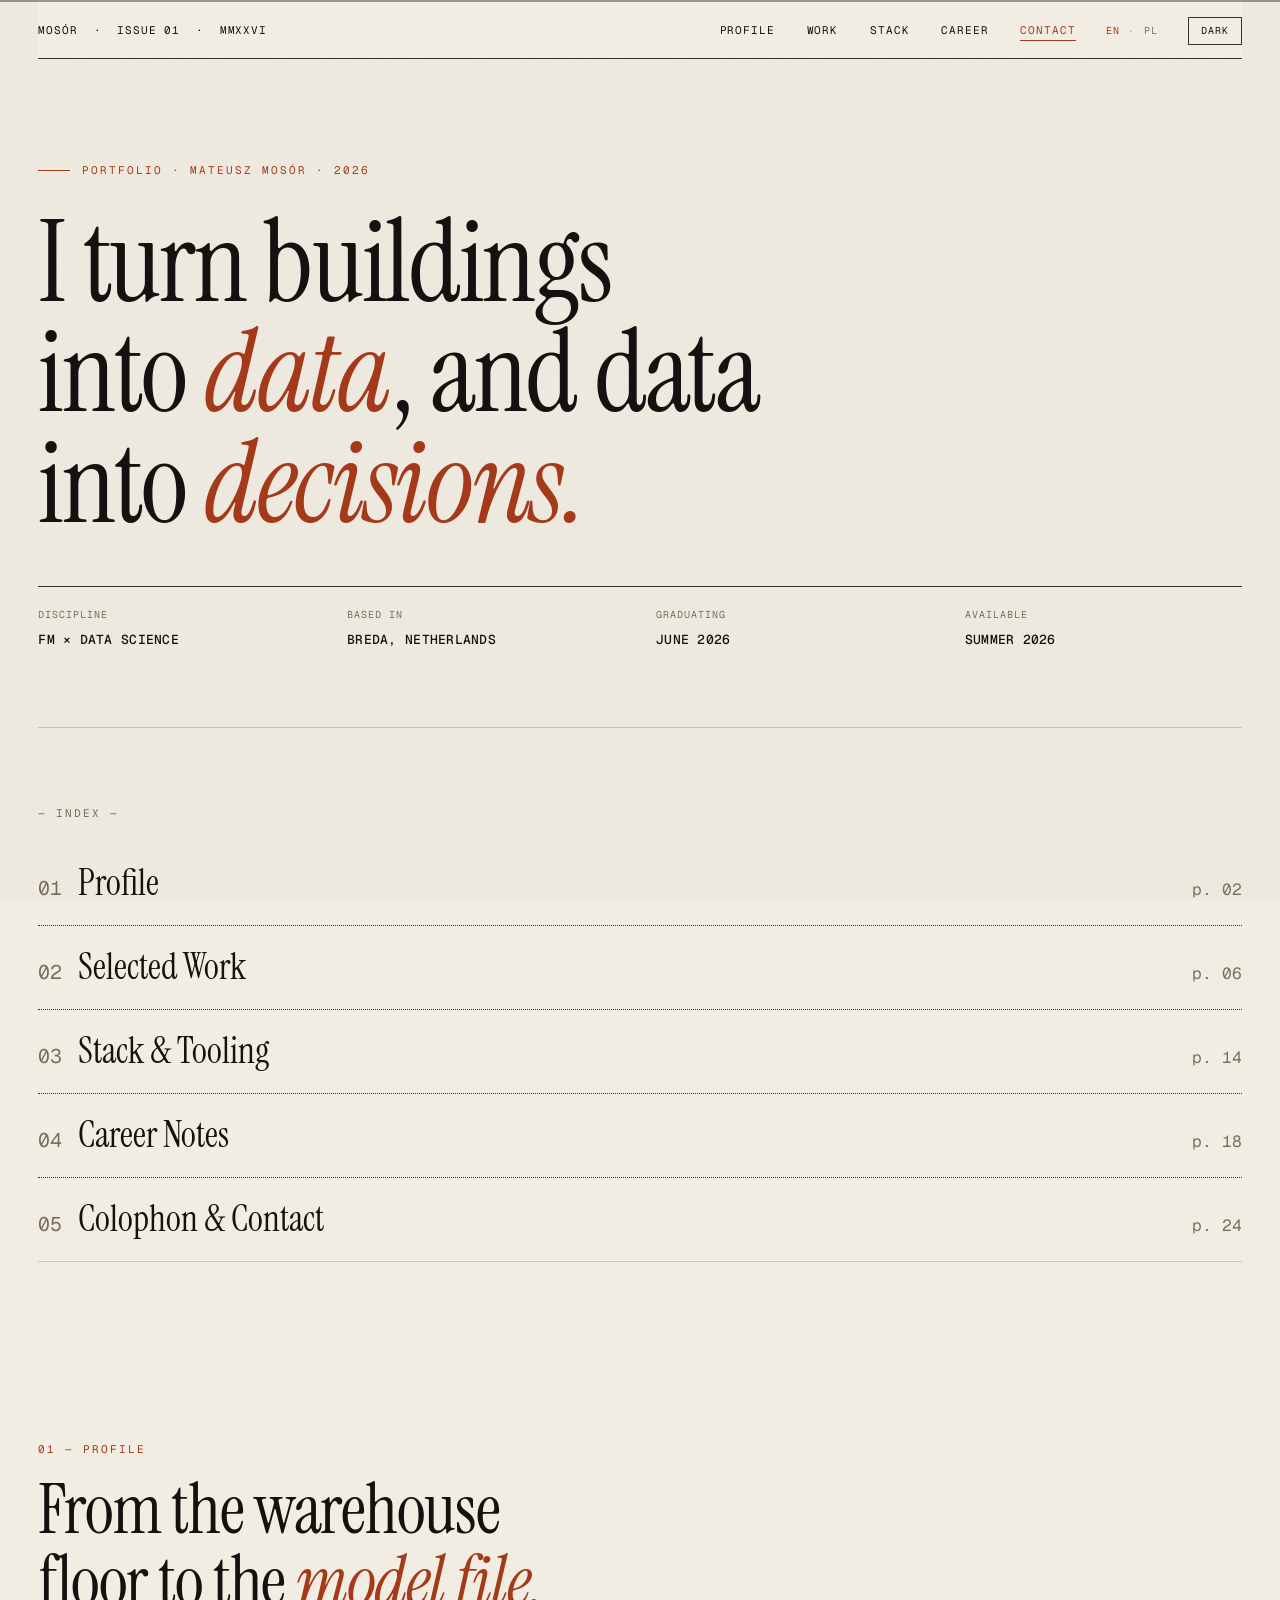
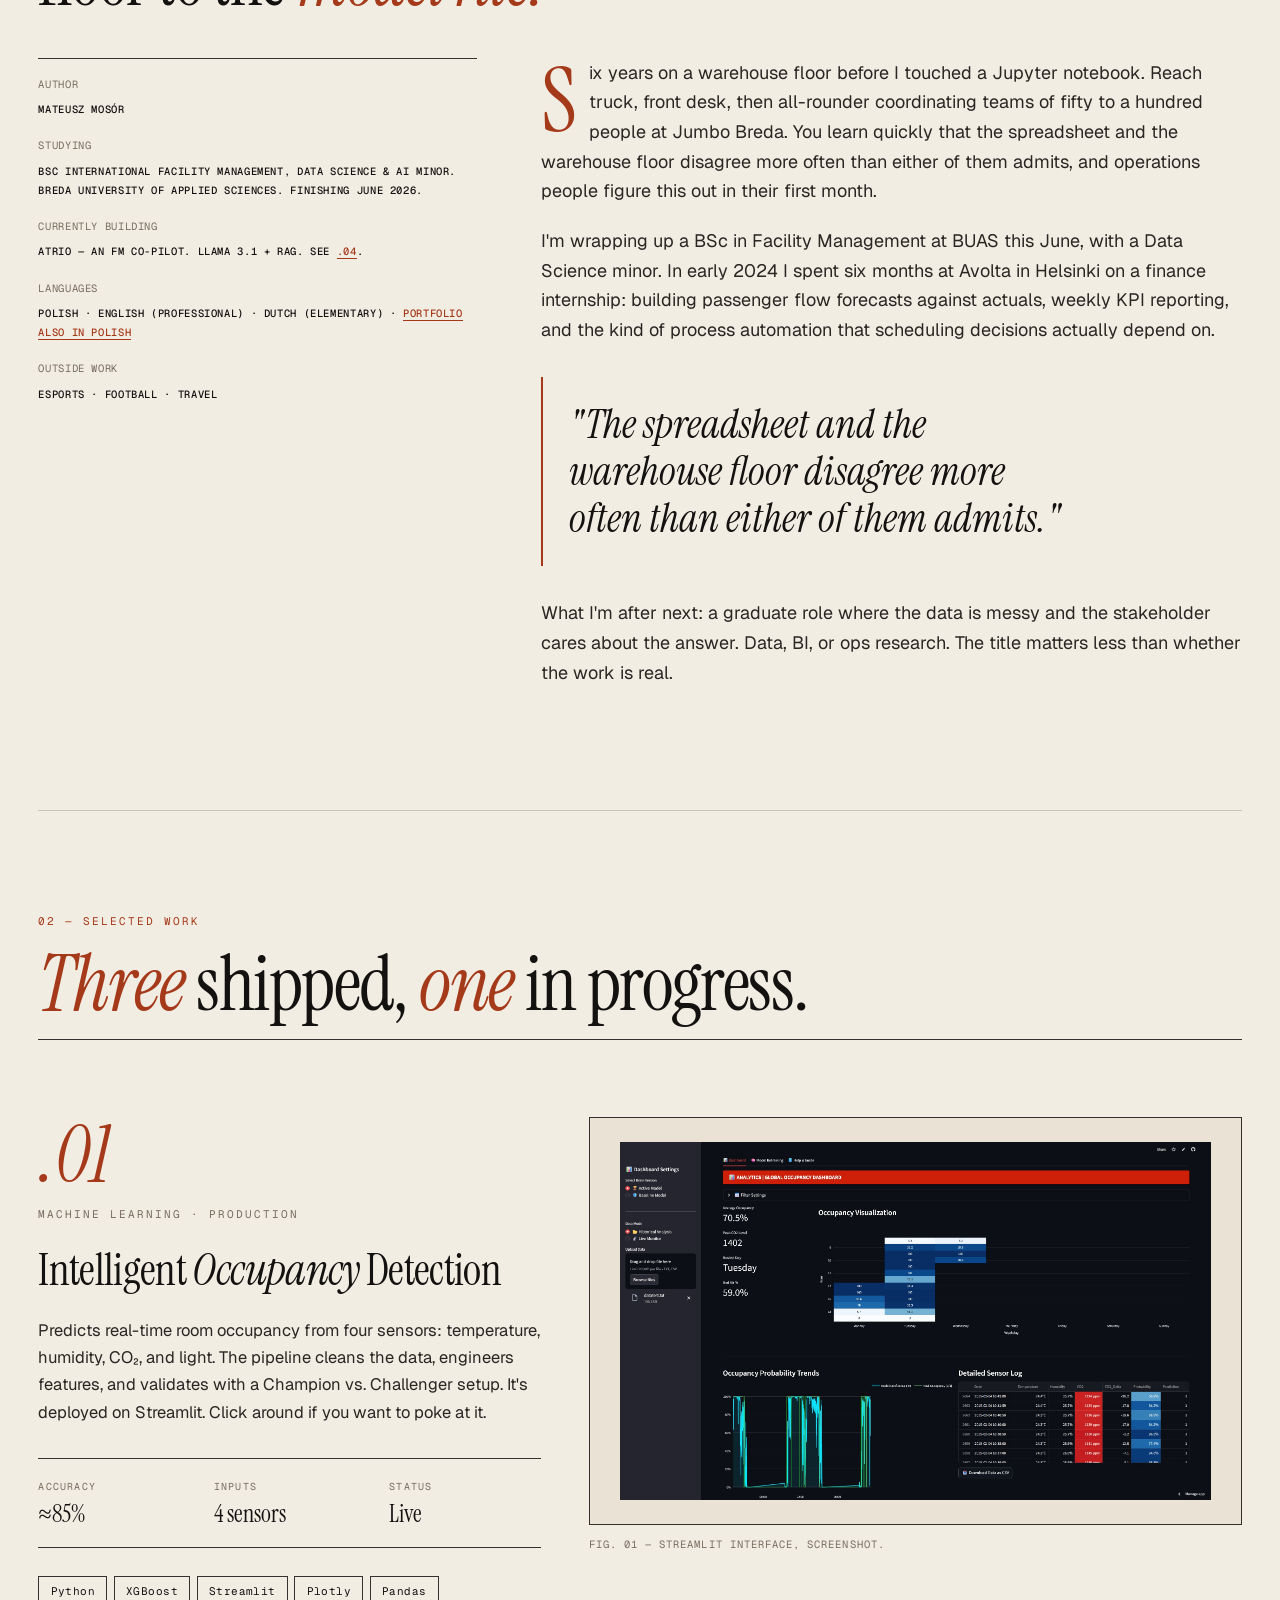
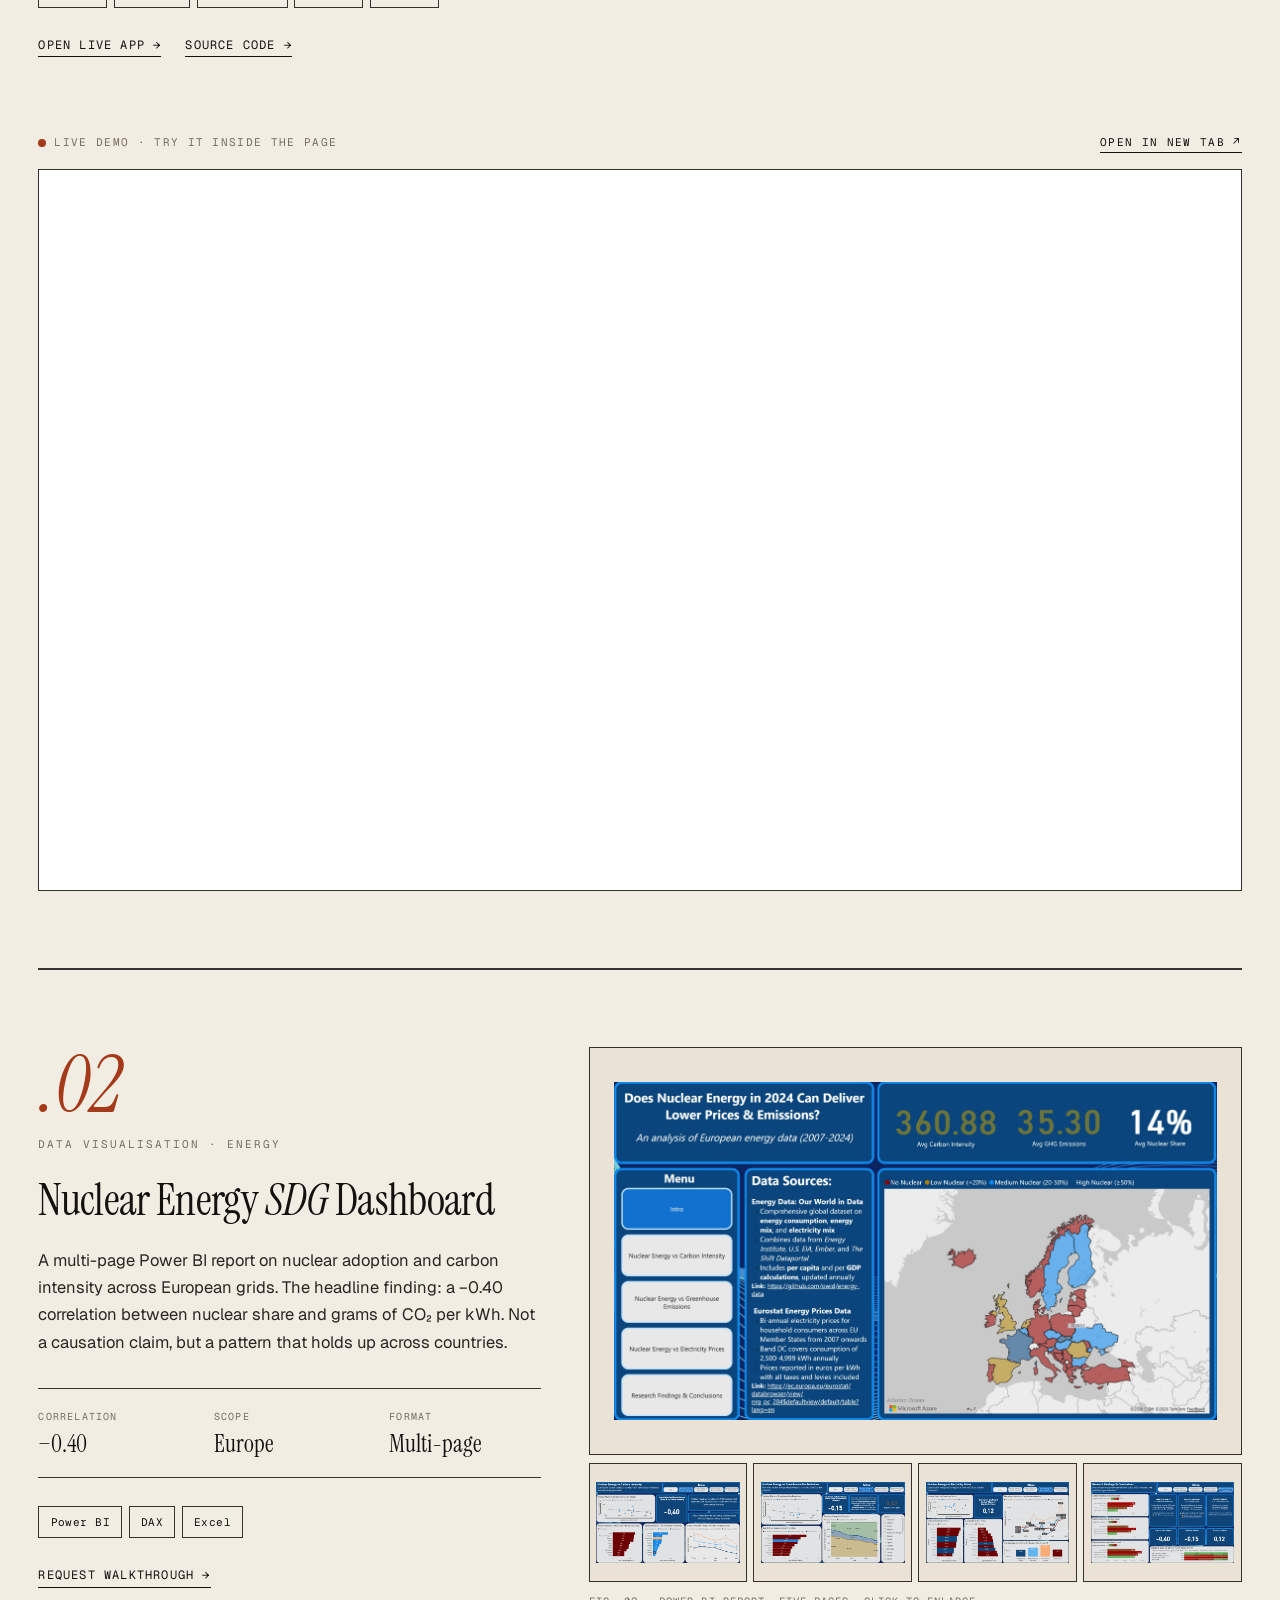
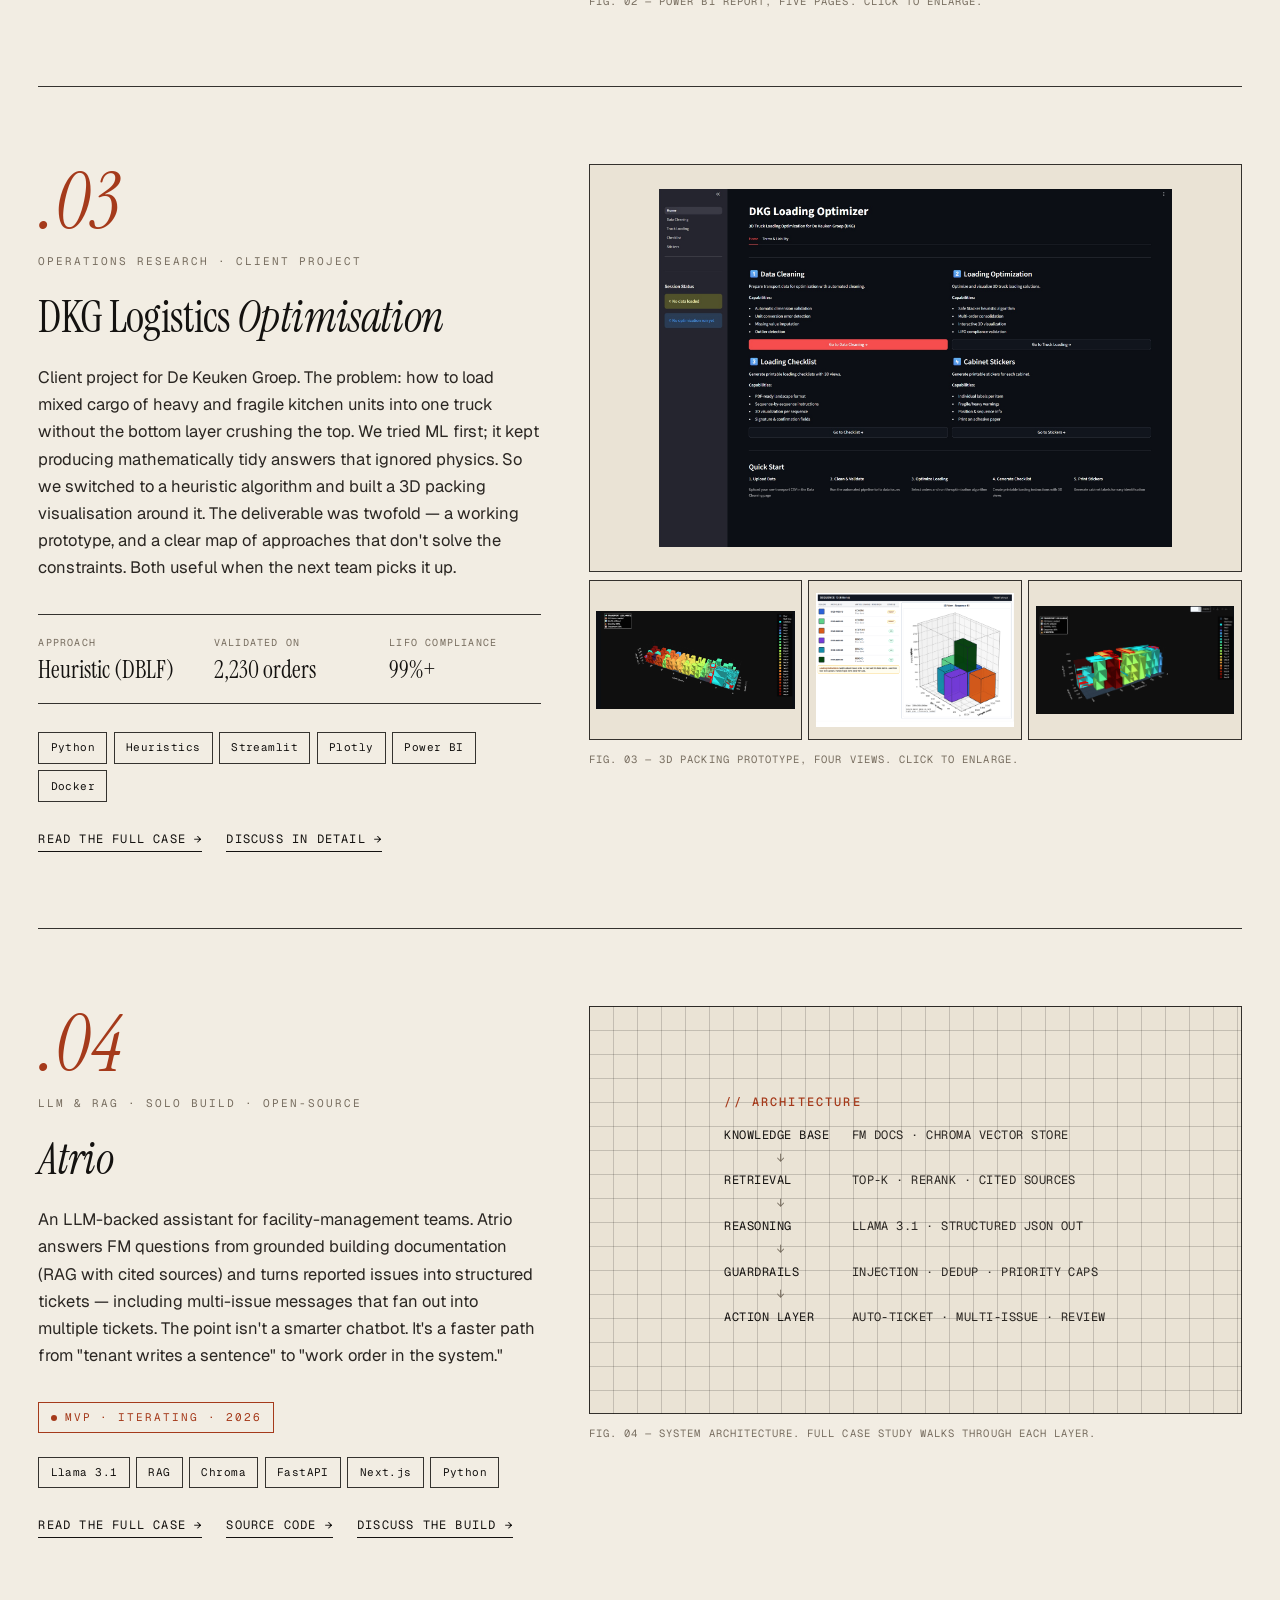
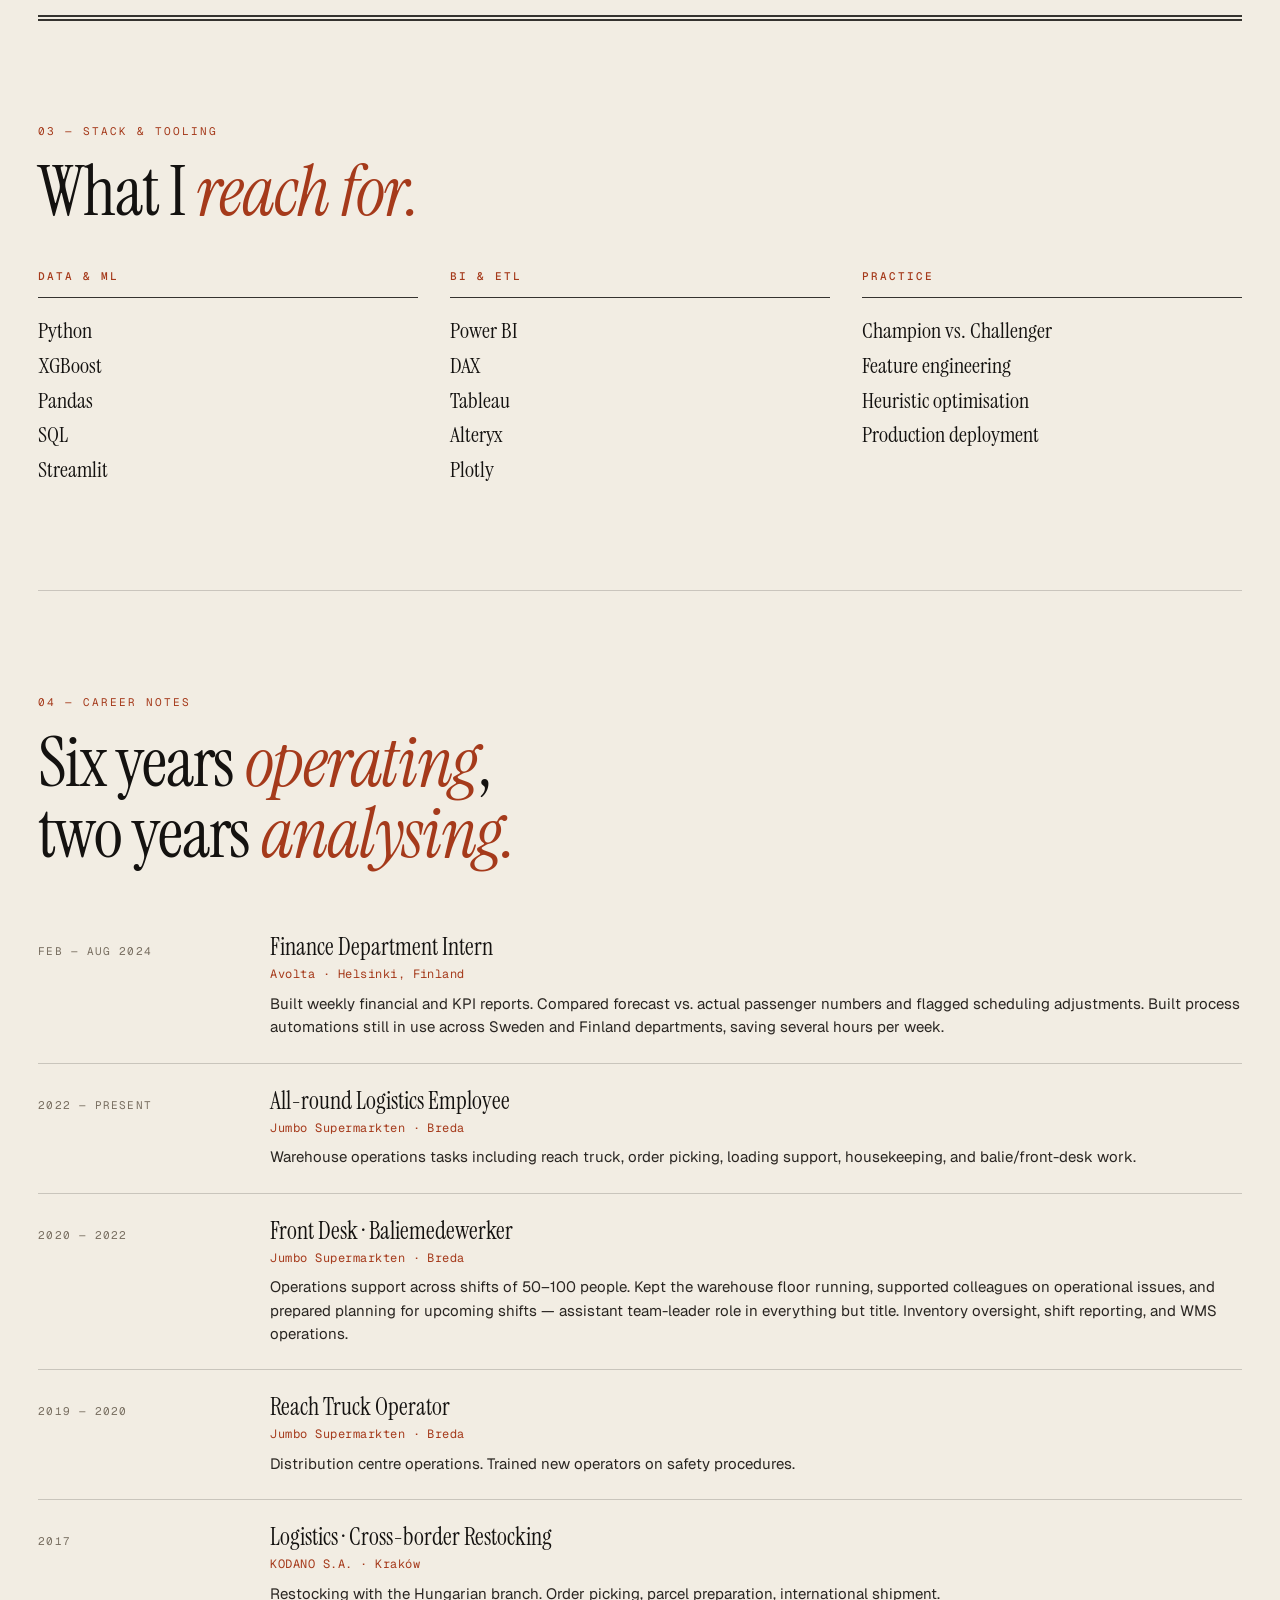
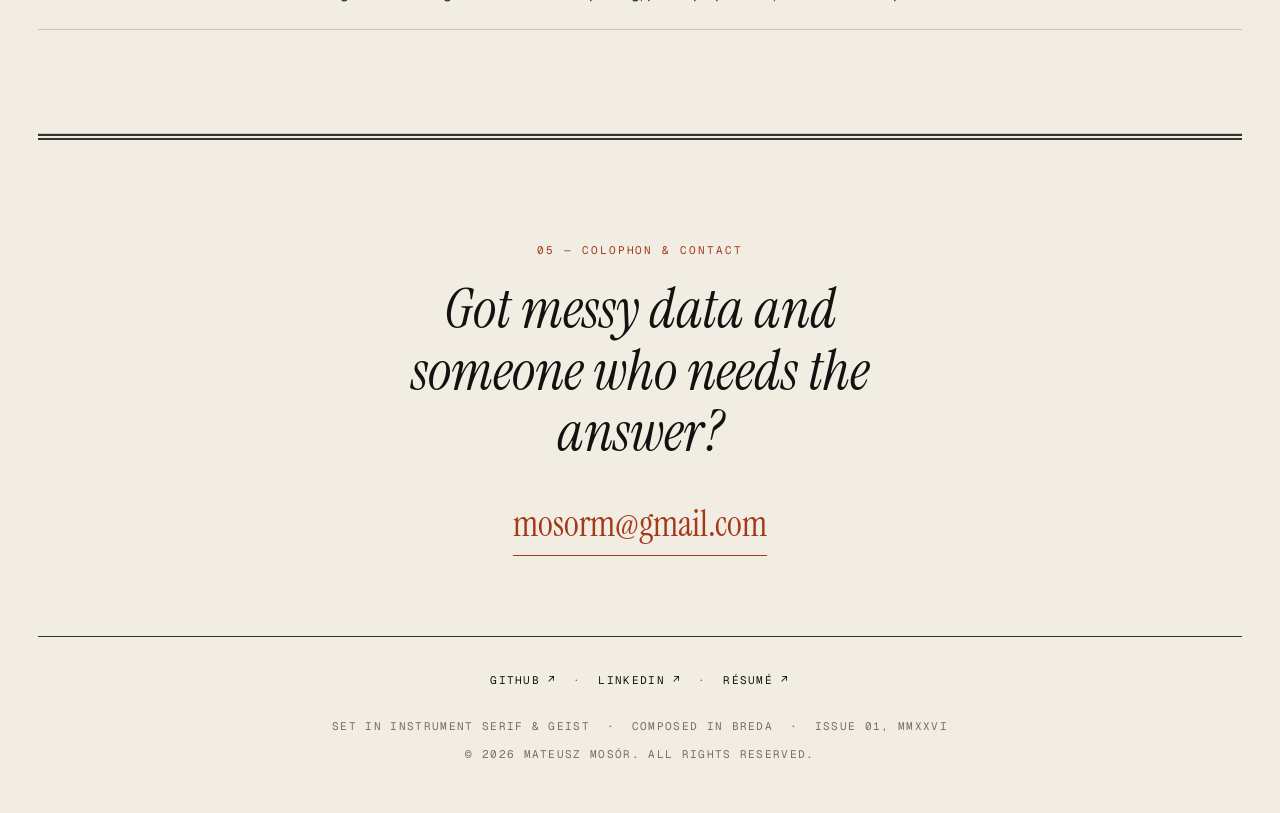
==== commit 90633fa5: "Make case figures responsive and update DKG images Add a .case-figure-media wrapper and several modi" ====
--- a/pl/index.html
+++ b/pl/index.html
@@ -5,18 +5,18 @@
 <meta name="viewport" content="width=device-width, initial-scale=1.0">
 
 <title>Mateusz Mosór — Portfolio · Wydanie 01</title>
-<meta name="description" content="Mateusz Mosór. Absolwent Facility Management z minorem Data Science. Wybrane projekty: machine learning, BI i badania operacyjne.">
+<meta name="description" content="Mateusz Mosór — absolwent Facility Management z minorem Data Science & AI. Wybrane projekty z obszaru uczenia maszynowego, Business Intelligence i badań operacyjnych.">
 <meta name="author" content="Mateusz Mosór">
 
 <!-- Open Graph / social preview -->
 <meta property="og:type" content="website">
 <meta property="og:title" content="Mateusz Mosór — Portfolio · Wydanie 01">
-<meta property="og:description" content="FM × Data Science. Wybrane projekty: machine learning, BI i badania operacyjne. Dostępny latem 2026.">
+<meta property="og:description" content="Facility Management × Data Science. Wybrane projekty z obszaru uczenia maszynowego, BI i badań operacyjnych. Dostępny od lata 2026.">
 <meta property="og:image" content="../assets/og-image.png">
 
 <meta name="twitter:card" content="summary_large_image">
 <meta name="twitter:title" content="Mateusz Mosór — Portfolio · Wydanie 01">
-<meta name="twitter:description" content="FM × Data Science. Wybrane projekty: machine learning, BI i badania operacyjne.">
+<meta name="twitter:description" content="Facility Management × Data Science. Wybrane projekty z obszaru uczenia maszynowego, BI i badań operacyjnych.">
 <meta name="twitter:image" content="../assets/og-image.png">
 
 <link rel="alternate" hreflang="en" href="../index.html">
@@ -99,16 +99,16 @@
     <div class="article-body">
       <aside class="article-aside">
         <div class="article-aside-row">Autor<strong>Mateusz Mosór</strong></div>
-        <div class="article-aside-row">Studia<strong>BSc International Facility Management, minor Data Science &amp; AI. Breda University of Applied Sciences. Koniec czerwca 2026.</strong></div>
-        <div class="article-aside-row">Obecnie buduję<strong>Atrio — FM co-pilot. Llama 3.1 + RAG. Zobacz <a href="#work" style="color:var(--accent);text-decoration:none;border-bottom:1px solid var(--accent);">.04</a>.</strong></div>
-        <div class="article-aside-row">Języki<strong>Polski · Angielski (profesjonalnie) · Holenderski (podstawowy) · <a href="../index.html" hreflang="en" style="color:var(--accent);text-decoration:none;border-bottom:1px solid var(--accent);">Portfolio po angielsku</a></strong></div>
+        <div class="article-aside-row">Studia<strong>BSc International Facility Management z minorem Data Science &amp; AI. Breda University of Applied Sciences. Dyplom: czerwiec 2026.</strong></div>
+        <div class="article-aside-row">Obecnie<strong>Buduję Atrio — asystenta AI dla zespołów FM, opartego na Llama 3.1 i RAG. Zobacz <a href="#work" style="color:var(--accent);text-decoration:none;border-bottom:1px solid var(--accent);">.04</a>.</strong></div>
+        <div class="article-aside-row">Języki<strong>Polski · Angielski (biegle) · Holenderski (podstawowy) · <a href="../index.html" hreflang="en" style="color:var(--accent);text-decoration:none;border-bottom:1px solid var(--accent);">Portfolio w wersji angielskiej</a></strong></div>
         <div class="article-aside-row">Poza pracą<strong>E-sport · Piłka nożna · Podróże</strong></div>
       </aside>
       <div class="prose">
-        <p>Sześć lat na hali magazynowej, zanim otworzyłem Jupytera. Wózek widłowy, front desk, potem all-rounder koordynujący zespoły od pięćdziesięciu do stu osób w Jumbo Breda. Szybko widać, że arkusz i hala rzadziej się zgadzają, niż którykolwiek z nich przyznaje — a ludzie od operacji dowiadują się o tym w pierwszym miesiącu.</p>
-        <p>W czerwcu kończę BSc Facility Management na BUAS z minorem Data Science. Na początku 2024 pół roku w Avolta w Helsinkach na stażu w finansach: prognozy ruchu pasażerów vs. realizacja, cotygodniowe raporty KPI i automatyzacje procesów, od których faktycznie zależą decyzje planistyczne.</p>
-        <div class="pull-quote">„Arkusz i hala magazynowa rzadziej się zgadzają, niż którykolwiek z nich przyznaje.”</div>
-        <p>Szukam teraz roli absolwenckiej, gdzie dane są brudne, a interesariuszowi zależy na odpowiedzi. Data, BI albo badania operacyjne. Tytuł mniej ważny niż to, czy praca jest prawdziwa.</p>
+        <p>Zanim po raz pierwszy otworzyłem Jupytera, spędziłem sześć lat na hali magazynowej. Wózek widłowy, recepcja, a w końcu koordynacja zespołów liczących od pięćdziesięciu do stu osób w Jumbo Breda. Tam szybko widać, że arkusz kalkulacyjny i rzeczywistość hali zgadzają się rzadziej, niż którakolwiek ze stron chce przyznać — a osoby z działu operacji przekonują się o tym już w pierwszym miesiącu.</p>
+        <p>W czerwcu kończę studia licencjackie z Facility Management na BUAS z minorem Data Science. Na początku 2024 roku odbyłem półroczny staż w dziale finansów Avolty w Helsinkach: prognozy ruchu pasażerskiego zestawiane z realizacją, cotygodniowe raporty KPI oraz automatyzacje procesów, które realnie wspierają decyzje planistyczne.</p>
+        <div class="pull-quote">„Arkusz kalkulacyjny i rzeczywistość hali zgadzają się rzadziej, niż którakolwiek ze stron chce przyznać.”</div>
+        <p>Szukam teraz pierwszej roli zawodowej, w której dane są nieuporządkowane, a odbiorcy naprawdę zależy na odpowiedzi. Analityka danych, Business Intelligence albo badania operacyjne. Nazwa stanowiska jest mniej istotna niż to, czy praca dotyczy realnych problemów.</p>
       </div>
     </div>
   </section>
@@ -122,9 +122,9 @@
     <article class="case">
       <div class="case-meta">
         <div class="case-num"><em>.01</em></div>
-        <div class="case-category">Machine Learning · Produkcja</div>
+        <div class="case-category">Uczenie maszynowe · Wdrożenie produkcyjne</div>
         <h3 class="case-headline">Inteligentna detekcja <em>obłożenia</em></h3>
-        <p class="case-lede">Prognozuje obłożenie pomieszczenia w czasie rzeczywistym z czterech sensorów: temperatura, wilgotność, CO₂ i światło. Pipeline czyści dane, buduje cechy i waliduje w układzie Champion vs. Challenger. Wdrożone na Streamlit. Kliknij, jeśli chcesz pobawić się demo.</p>
+        <p class="case-lede">Prognozuje obłożenie pomieszczenia w czasie rzeczywistym na podstawie czterech sensorów: temperatury, wilgotności, CO₂ i natężenia światła. Pipeline czyści dane, tworzy cechy i waliduje model w układzie Champion vs. Challenger. Rozwiązanie wdrożone w Streamlit — kliknij, aby wypróbować wersję demonstracyjną.</p>
         <div class="case-metrics">
           <div><div class="case-metric-label">Dokładność</div><div class="case-metric-value" data-count="85" data-prefix="≈" data-suffix="%">≈85%</div></div>
           <div><div class="case-metric-label">Wejścia</div><div class="case-metric-value">4 sensory</div></div>
@@ -146,14 +146,14 @@
 
     <div class="case-embed">
       <div class="case-embed-label">
-        <span><span class="live-dot"></span>Demo na żywo · Wypróbuj na stronie</span>
+        <span><span class="live-dot"></span>Demo na żywo · Wypróbuj bezpośrednio na stronie</span>
         <a href="https://office-occupancy-app.streamlit.app/" target="_blank" rel="noopener">Otwórz w nowej karcie ↗</a>
       </div>
       <div class="case-iframe-wrap">
         <iframe
           src="https://office-occupancy-app.streamlit.app/?embed=true"
           loading="lazy"
-          title="Aplikacja ML detekcji obłożenia — demo na żywo"
+          title="Aplikacja ML do detekcji obłożenia — demo na żywo"
           allow="fullscreen">
         </iframe>
       </div>
@@ -162,9 +162,9 @@
     <article class="case">
       <div class="case-meta">
         <div class="case-num"><em>.02</em></div>
-        <div class="case-category">Wizualizacja danych · Energia</div>
-        <h3 class="case-headline">Dashboard <em>SDG</em> energii jądrowej</h3>
-        <p class="case-lede">Wielostronicowy raport Power BI o adopcji energii jądrowej i intensywności węglowej europejskich sieci. Główny wynik: korelacja −0,40 między udziałem jądra a gramami CO₂ na kWh. To nie twierdzenie o przyczynowości, ale wzorzec, który trzyma się między krajami.</p>
+        <div class="case-category">Wizualizacja danych · Energetyka</div>
+        <h3 class="case-headline">Dashboard <em>SDG</em> energetyki jądrowej</h3>
+        <p class="case-lede">Wielostronicowy raport Power BI dotyczący udziału energetyki jądrowej i intensywności emisji CO₂ w europejskich systemach energetycznych. Główny wniosek: korelacja −0,40 między udziałem energii jądrowej a emisją CO₂ na kWh. To nie jest twierdzenie o związku przyczynowym, lecz prawidłowość, która utrzymuje się w wielu krajach.</p>
         <div class="case-metrics">
           <div><div class="case-metric-label">Korelacja</div><div class="case-metric-value" data-count="-0.40" data-decimals="2">−0,40</div></div>
           <div><div class="case-metric-label">Zakres</div><div class="case-metric-value">Europa</div></div>
@@ -192,9 +192,9 @@
     <article class="case">
       <div class="case-meta">
         <div class="case-num"><em>.03</em></div>
-        <div class="case-category">Badania operacyjne · Projekt klienta</div>
+        <div class="case-category">Badania operacyjne · Projekt dla klienta</div>
         <h3 class="case-headline">Optymalizacja logistyki <em>DKG</em></h3>
-        <p class="case-lede">Projekt dla De Keuken Groep. Problem: jak załadować mieszany ładunek ciężkich i delikatnych kuchni do jednej ciężarówki, żeby dolna warstwa nie zgniotła górnej. Najpierw ML — dawał eleganckie odpowiedzi ignorujące fizykę. Przeszliśmy na heurystykę i wizualizację pakowania 3D. Deliverable był podwójny: działający prototyp i mapa podejść, które nie spełniają ograniczeń. Oba przydatne dla kolejnego zespołu.</p>
+        <p class="case-lede">Projekt dla De Keuken Groep. Problem: jak załadować mieszany ładunek ciężkich i delikatnych kuchni do jednej ciężarówki tak, by dolna warstwa nie zgniotła górnej. Zaczęliśmy od uczenia maszynowego — dawało eleganckie rozwiązania, które ignorowały prawa fizyki. Przeszliśmy na podejście heurystyczne z wizualizacją pakowania 3D. Rezultat był dwojaki: działający prototyp oraz mapa podejść, które nie spełniają ograniczeń. Oba okazały się przydatne dla kolejnego zespołu.</p>
         <div class="case-metrics">
           <div><div class="case-metric-label">Podejście</div><div class="case-metric-value">Heurystyka (DBLF)</div></div>
           <div><div class="case-metric-label">Walidacja</div><div class="case-metric-value">2 230 zamówień</div></div>
@@ -204,8 +204,8 @@
           <span>Python</span><span>Heuristics</span><span>Streamlit</span><span>Plotly</span><span>Power BI</span><span>Docker</span>
         </div>
         <div class="case-actions">
-          <a href="./case/dkg-logistics.html">Pełne case study</a>
-          <a href="#contact">Omów szczegóły</a>
+          <a href="./case/dkg-logistics.html">Pełne studium przypadku</a>
+          <a href="#contact">Porozmawiajmy o szczegółach</a>
         </div>
       </div>
       <figure data-gallery>
@@ -224,28 +224,28 @@
         <div class="case-num"><em>.04</em></div>
         <div class="case-category">LLM &amp; RAG · Solo · Open-source</div>
         <h3 class="case-headline"><em>Atrio</em></h3>
-        <p class="case-lede">Asystent oparty na LLM dla zespołów facility management. Atrio odpowiada na pytania FM z udokumentowania budynku (RAG ze źródłami) i zamienia zgłoszenia w strukturalne tickety — także wieloproblemowe wiadomości rozdzielane na wiele ticketów. Chodzi nie o mądrzejszego chatbota, lecz o krótszą drogę od „najemca pisze zdanie” do „zlecenie w systemie”.</p>
+        <p class="case-lede">Asystent oparty na LLM dla zespołów facility management. Atrio odpowiada na pytania z zakresu FM na podstawie dokumentacji budynku (RAG z podaniem źródeł) i zamienia zgłoszenia w ustrukturyzowane tickety — także rozdzielając wiadomości dotyczące wielu problemów na osobne tickety. Nie chodzi o mądrzejszego chatbota, lecz o skrócenie drogi od „najemca pisze jedno zdanie” do „zlecenie trafia do systemu”.</p>
         <div class="case-status">MVP · Iteracja · 2026</div>
         <div class="case-stack">
           <span>Llama 3.1</span><span>RAG</span><span>Chroma</span><span>FastAPI</span><span>Next.js</span><span>Python</span>
         </div>
         <div class="case-actions">
-          <a href="./case/atrio.html">Pełne case study</a>
+          <a href="./case/atrio.html">Pełne studium przypadku</a>
           <a href="https://github.com/Attenersi/atrio-fm-chatbot" target="_blank" rel="noopener">Kod źródłowy</a>
-          <a href="#contact">Omów projekt</a>
+          <a href="#contact">Porozmawiajmy o projekcie</a>
         </div>
       </div>
       <figure>
-        <div class="case-image case-blueprint"><pre><span class="bp-head">// architektura</span><span class="bp-step">baza wiedzy      </span>dok. FM · chroma vector store
+        <div class="case-image case-blueprint"><pre><span class="bp-head">// architektura</span><span class="bp-step">baza wiedzy      </span>dokumentacja FM · baza wektorowa Chroma
        <span class="bp-arrow">↓</span>
 <span class="bp-step">retrieval        </span>top-k · rerank · cytowane źródła
        <span class="bp-arrow">↓</span>
-<span class="bp-step">reasoning        </span>llama 3.1 · json strukturalny
+<span class="bp-step">wnioskowanie     </span>llama 3.1 · ustrukturyzowany JSON
        <span class="bp-arrow">↓</span>
-<span class="bp-step">guardrails       </span>injection · dedup · limity priorytetu
+<span class="bp-step">zabezpieczenia   </span>injection · deduplikacja · limity priorytetu
        <span class="bp-arrow">↓</span>
-<span class="bp-step">warstwa akcji    </span>auto-ticket · multi-issue · review</pre></div>
-        <figcaption class="case-caption">Rys. 04 — Architektura systemu. Pełne case study omawia każdą warstwę.</figcaption>
+<span class="bp-step">warstwa akcji    </span>auto-ticket · wiele problemów · weryfikacja</pre></div>
+        <figcaption class="case-caption">Rys. 04 — Architektura systemu. Pełne studium przypadku omawia każdą warstwę.</figcaption>
       </figure>
     </article>
   </section>
@@ -264,7 +264,7 @@
       </div>
       <div class="stack-col">
         <h4>Praktyka</h4>
-        <ul><li>Champion vs. Challenger</li><li>Feature engineering</li><li>Optymalizacja heurystyczna</li><li>Wdrożenie produkcyjne</li></ul>
+        <ul><li>Champion vs. Challenger</li><li>Inżynieria cech</li><li>Optymalizacja heurystyczna</li><li>Wdrożenia produkcyjne</li></ul>
       </div>
     </div>
   </section>
@@ -278,7 +278,7 @@
         <div class="career-what">
           <h5>Staż w dziale finansów</h5>
           <div class="career-where">Avolta · Helsinki, Finlandia</div>
-          <p class="career-detail">Cotygodniowe raporty finansowe i KPI. Porównanie prognoz vs. realizacja ruchu pasażerów i sygnały do korekt harmonogramów. Automatyzacje procesów nadal używane w Szwecji i Finlandii — oszczędność kilku godzin tygodniowo.</p>
+          <p class="career-detail">Cotygodniowe raporty finansowe i KPI. Zestawianie prognoz ruchu pasażerskiego z realizacją oraz sygnały do korekt harmonogramów. Wdrożone automatyzacje procesów są nadal używane w Szwecji i Finlandii — oszczędzają kilka godzin tygodniowo.</p>
         </div>
       </div>
       <div class="career-row">
@@ -286,15 +286,15 @@
         <div class="career-what">
           <h5>Pracownik logistyki — all-round</h5>
           <div class="career-where">Jumbo Supermarkten · Breda</div>
-          <p class="career-detail">Operacje magazynowe: wózek widłowy, kompletacja, wsparcie załadunku, porządki, praca na balii i recepcji.</p>
+          <p class="career-detail">Operacje magazynowe: obsługa wózka widłowego, kompletacja, wsparcie załadunku, utrzymanie porządku oraz praca na recepcji i przy stanowisku obsługi.</p>
         </div>
       </div>
       <div class="career-row">
         <div class="career-when">2020 — 2022</div>
         <div class="career-what">
-          <h5>Front desk · Baliemedewerker</h5>
+          <h5>Obsługa stanowiska · Baliemedewerker</h5>
           <div class="career-where">Jumbo Supermarkten · Breda</div>
-          <p class="career-detail">Wsparcie operacji na zmianach 50–100 osób. Utrzymanie hali, wsparcie przy problemach operacyjnych, planowanie kolejnych zmian — rola asystenta team leadera bez tytułu. Nadzór nad zapasami, raporty zmianowe, WMS.</p>
+          <p class="career-detail">Wsparcie operacji na zmianach liczących 50–100 osób. Utrzymanie hali, pomoc przy problemach operacyjnych oraz planowanie kolejnych zmian — rola asystenta team leadera bez formalnego tytułu. Nadzór nad zapasami, raporty zmianowe, obsługa systemu WMS.</p>
         </div>
       </div>
       <div class="career-row">
@@ -308,9 +308,9 @@
       <div class="career-row">
         <div class="career-when">2017</div>
         <div class="career-what">
-          <h5>Logistyka · uzupełnianie zapasów transgraniczne</h5>
+          <h5>Logistyka · transgraniczne uzupełnianie zapasów</h5>
           <div class="career-where">KODANO S.A. · Kraków</div>
-          <p class="career-detail">Uzupełnianie zapasów z oddziałem węgierskim. Kompletacja, przygotowanie paczek, wysyłki międzynarodowe.</p>
+          <p class="career-detail">Uzupełnianie zapasów we współpracy z oddziałem węgierskim. Kompletacja, przygotowanie paczek, wysyłki międzynarodowe.</p>
         </div>
       </div>
     </div>
@@ -318,7 +318,7 @@
 
   <section class="colophon" id="contact">
     <div class="article-num" style="display:block;">05 — Kolofon i kontakt</div>
-    <p class="colophon-headline">Masz brudne dane i kogoś, komu zależy na odpowiedzi?</p>
+    <p class="colophon-headline">Masz nieuporządkowane dane i kogoś, komu zależy na odpowiedzi?</p>
     <a class="colophon-mail" href="mailto:mosorm@gmail.com">mosorm@gmail.com</a>
     <div class="colophon-meta">
       <div class="colophon-meta-row">
--- a/css/style.css
+++ b/css/style.css
@@ -1212,12 +1212,71 @@
   letter-spacing: 0.1em;
   color: var(--muted);
 }
+.case-figure-media {
+  background: var(--bg-alt);
+  border: 1px solid var(--rule-strong);
+  overflow: hidden;
+  line-height: 0;
+}
 .case-figure img {
   width: 100%;
   height: auto;
   display: block;
-  border: 1px solid var(--rule-strong);
-  background: var(--bg-alt);
+  border: none;
+  background: transparent;
+}
+/* Panoramic UI (e.g. Streamlit dashboard) — cap height so controls stay legible */
+.case-figure--wide .case-figure-media {
+  max-height: clamp(15rem, 52vw, 30rem);
+  display: flex;
+  align-items: flex-start;
+  justify-content: center;
+}
+.case-figure--wide .case-figure-media img {
+  max-height: clamp(15rem, 52vw, 30rem);
+  width: auto;
+  max-width: 100%;
+  margin-inline: auto;
+  object-fit: contain;
+  object-position: center top;
+}
+/* Tall documents (checklist, sticker sheet) */
+.case-figure--portrait-lg .case-figure-media {
+  max-width: min(100%, 42rem);
+  margin-inline: auto;
+}
+.case-figure--portrait .case-figure-media {
+  max-width: min(100%, 26rem);
+  margin-inline: auto;
+}
+/* Landscape app panel (validation / kill-switch) */
+.case-figure--ui .case-figure-media {
+  max-width: min(100%, 50rem);
+  margin-inline: auto;
+  max-height: clamp(14rem, 48vw, 28rem);
+  display: flex;
+  align-items: flex-start;
+  justify-content: center;
+}
+.case-figure--ui .case-figure-media img {
+  max-height: clamp(14rem, 48vw, 28rem);
+  width: auto;
+  max-width: 100%;
+  margin-inline: auto;
+  object-fit: contain;
+  object-position: center top;
+}
+/* Stacked pair for mismatched portrait screenshots */
+.case-figure-grid--paper {
+  display: flex;
+  flex-direction: column;
+  gap: 2.25rem;
+  margin: 2.5rem 0;
+  align-items: center;
+}
+.case-figure-grid--paper .case-figure {
+  margin: 0;
+  width: 100%;
 }
 .case-figure figcaption {
   font-family: var(--font-mono);
@@ -1226,6 +1285,13 @@
   text-transform: uppercase;
   color: var(--muted);
   margin-top: 0.7rem;
+  text-align: center;
+  max-width: 42rem;
+  margin-inline: auto;
+}
+.case-figure--wide figcaption,
+.case-figure--ui figcaption {
+  max-width: none;
 }
 
 /* "What I owned" — checklist-style attribution box */
